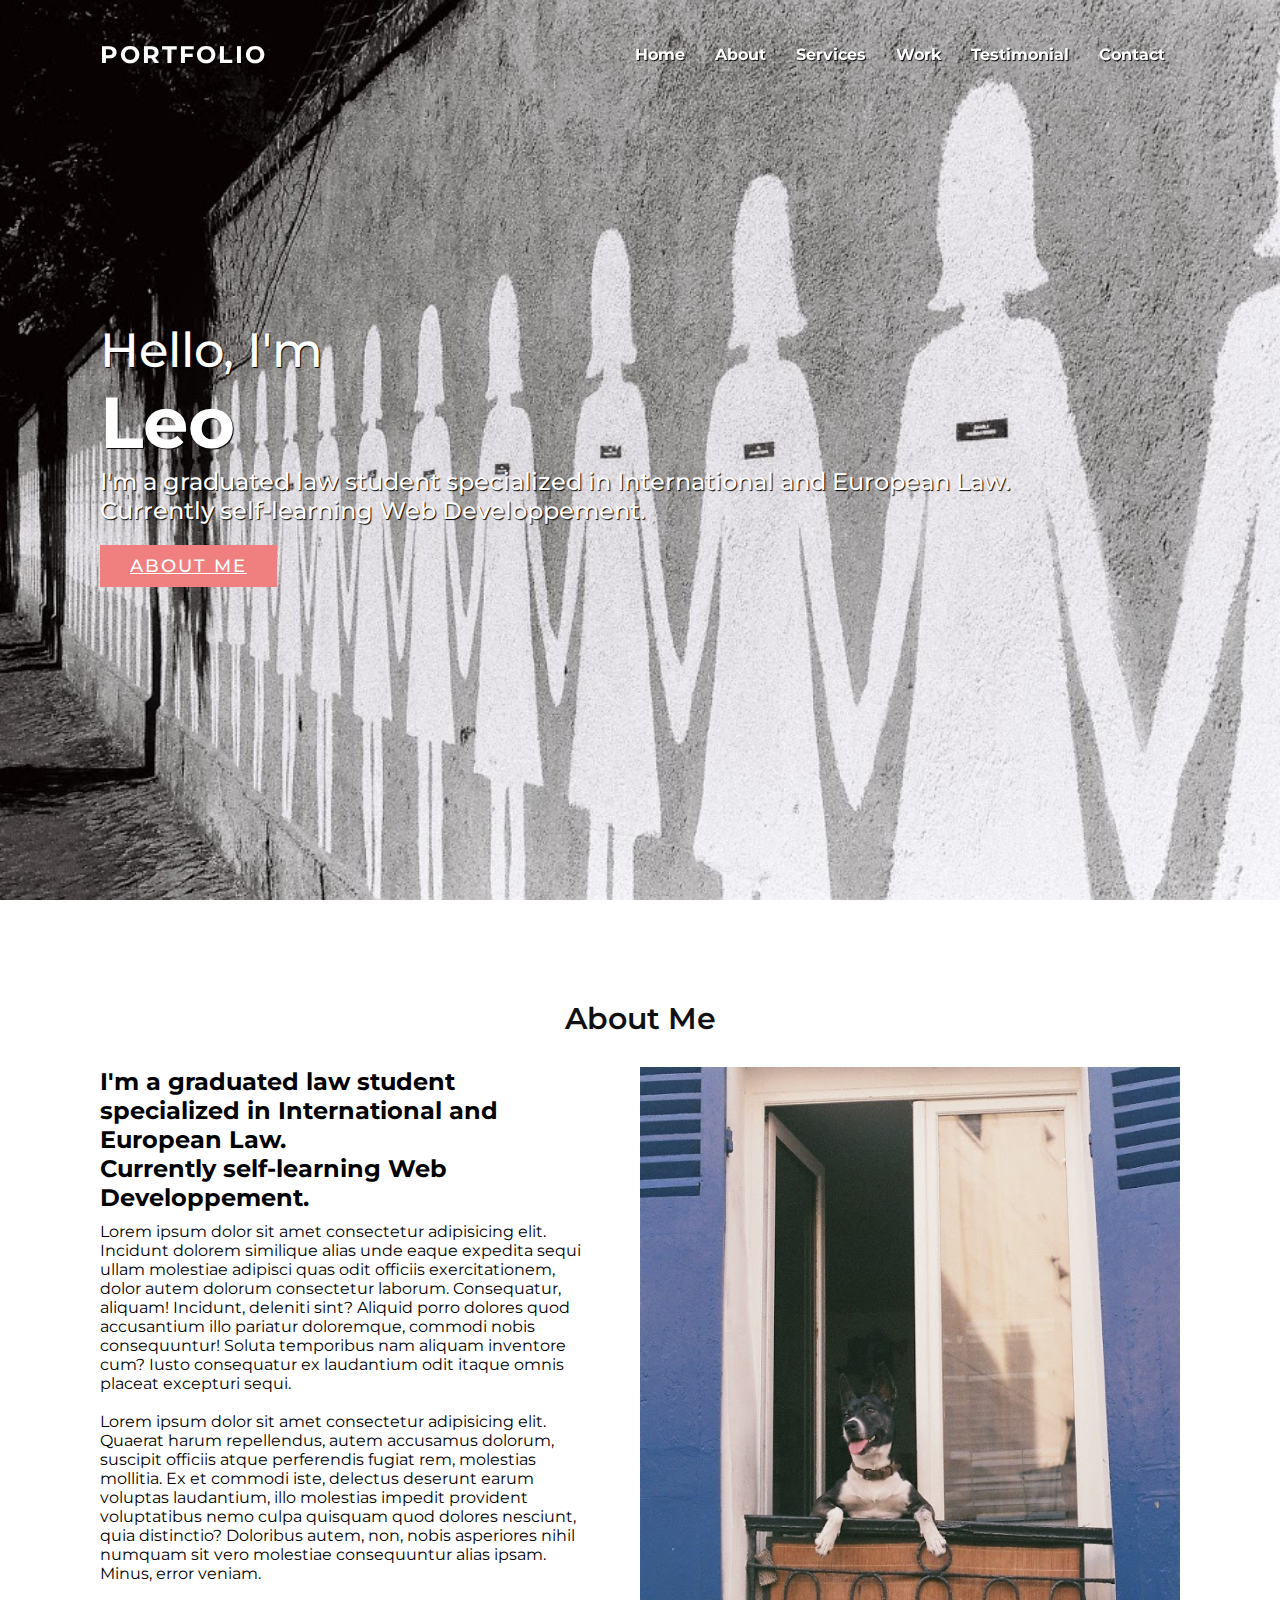
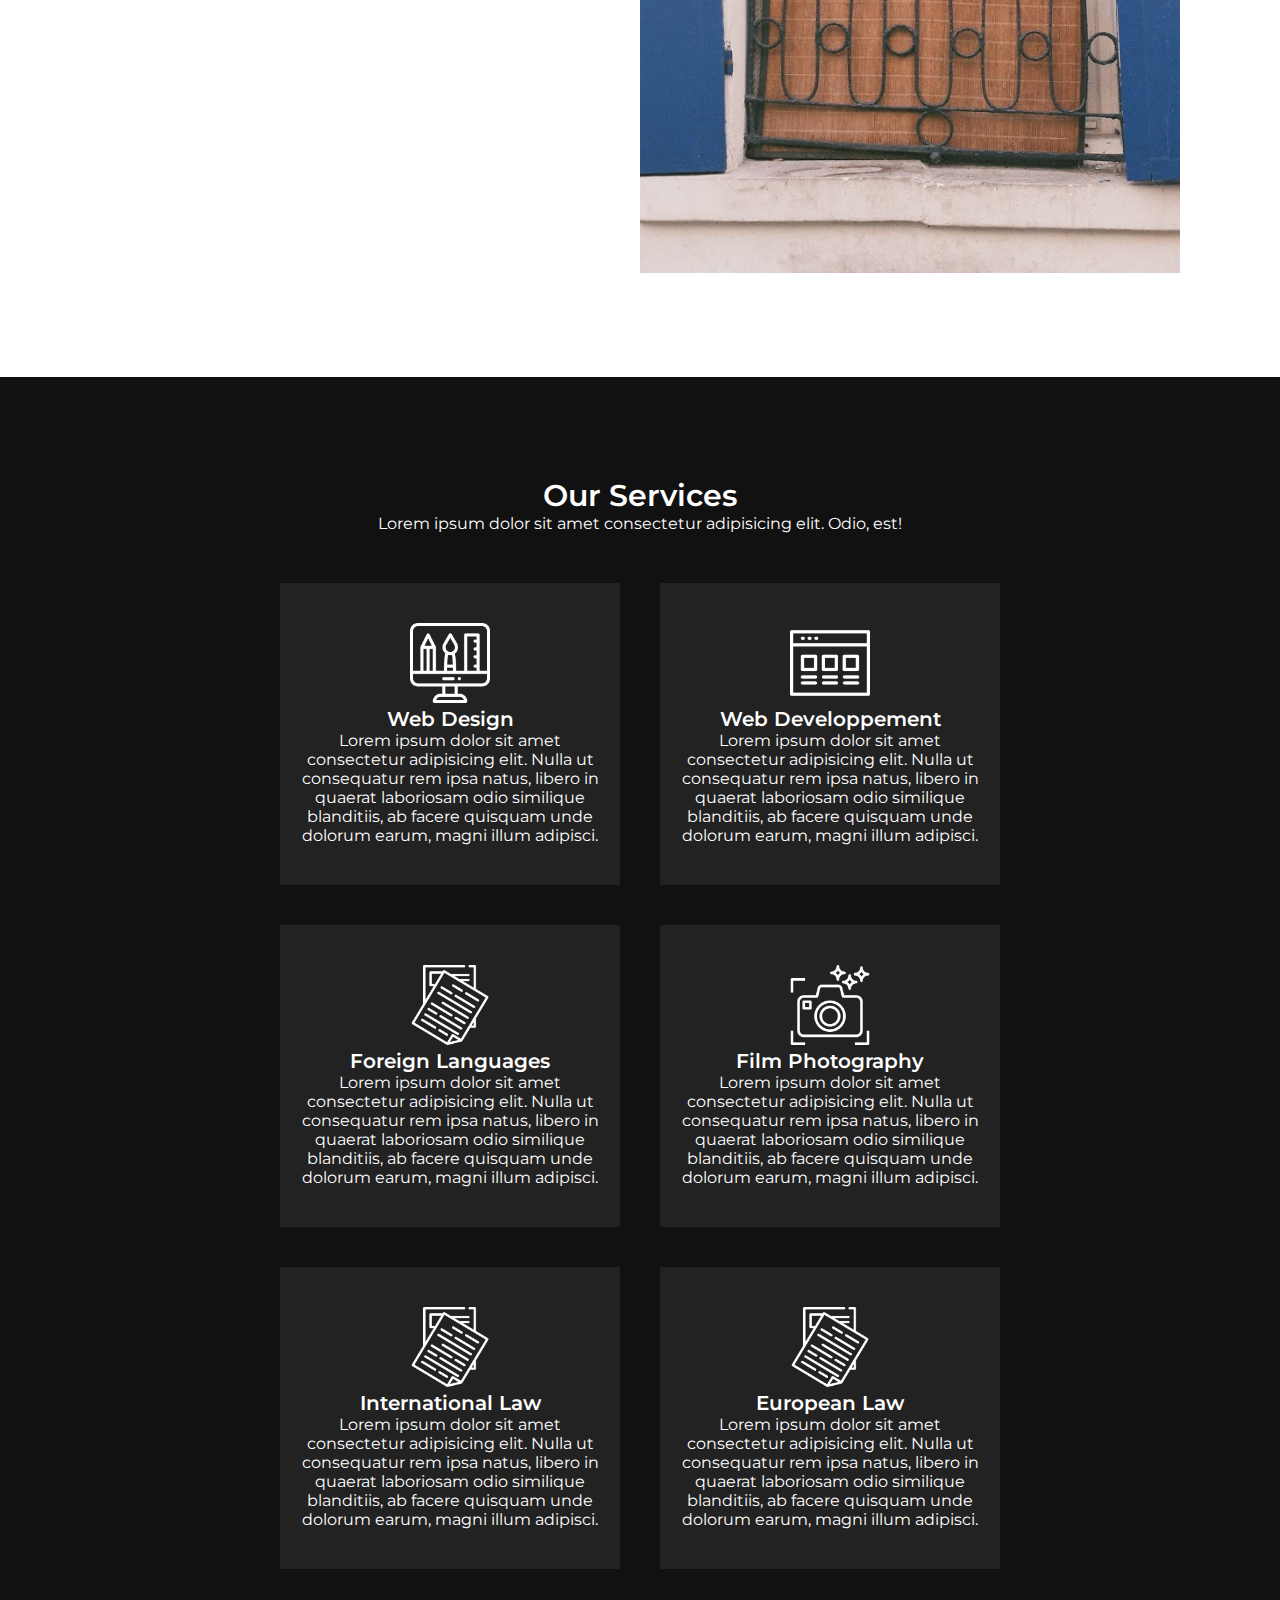
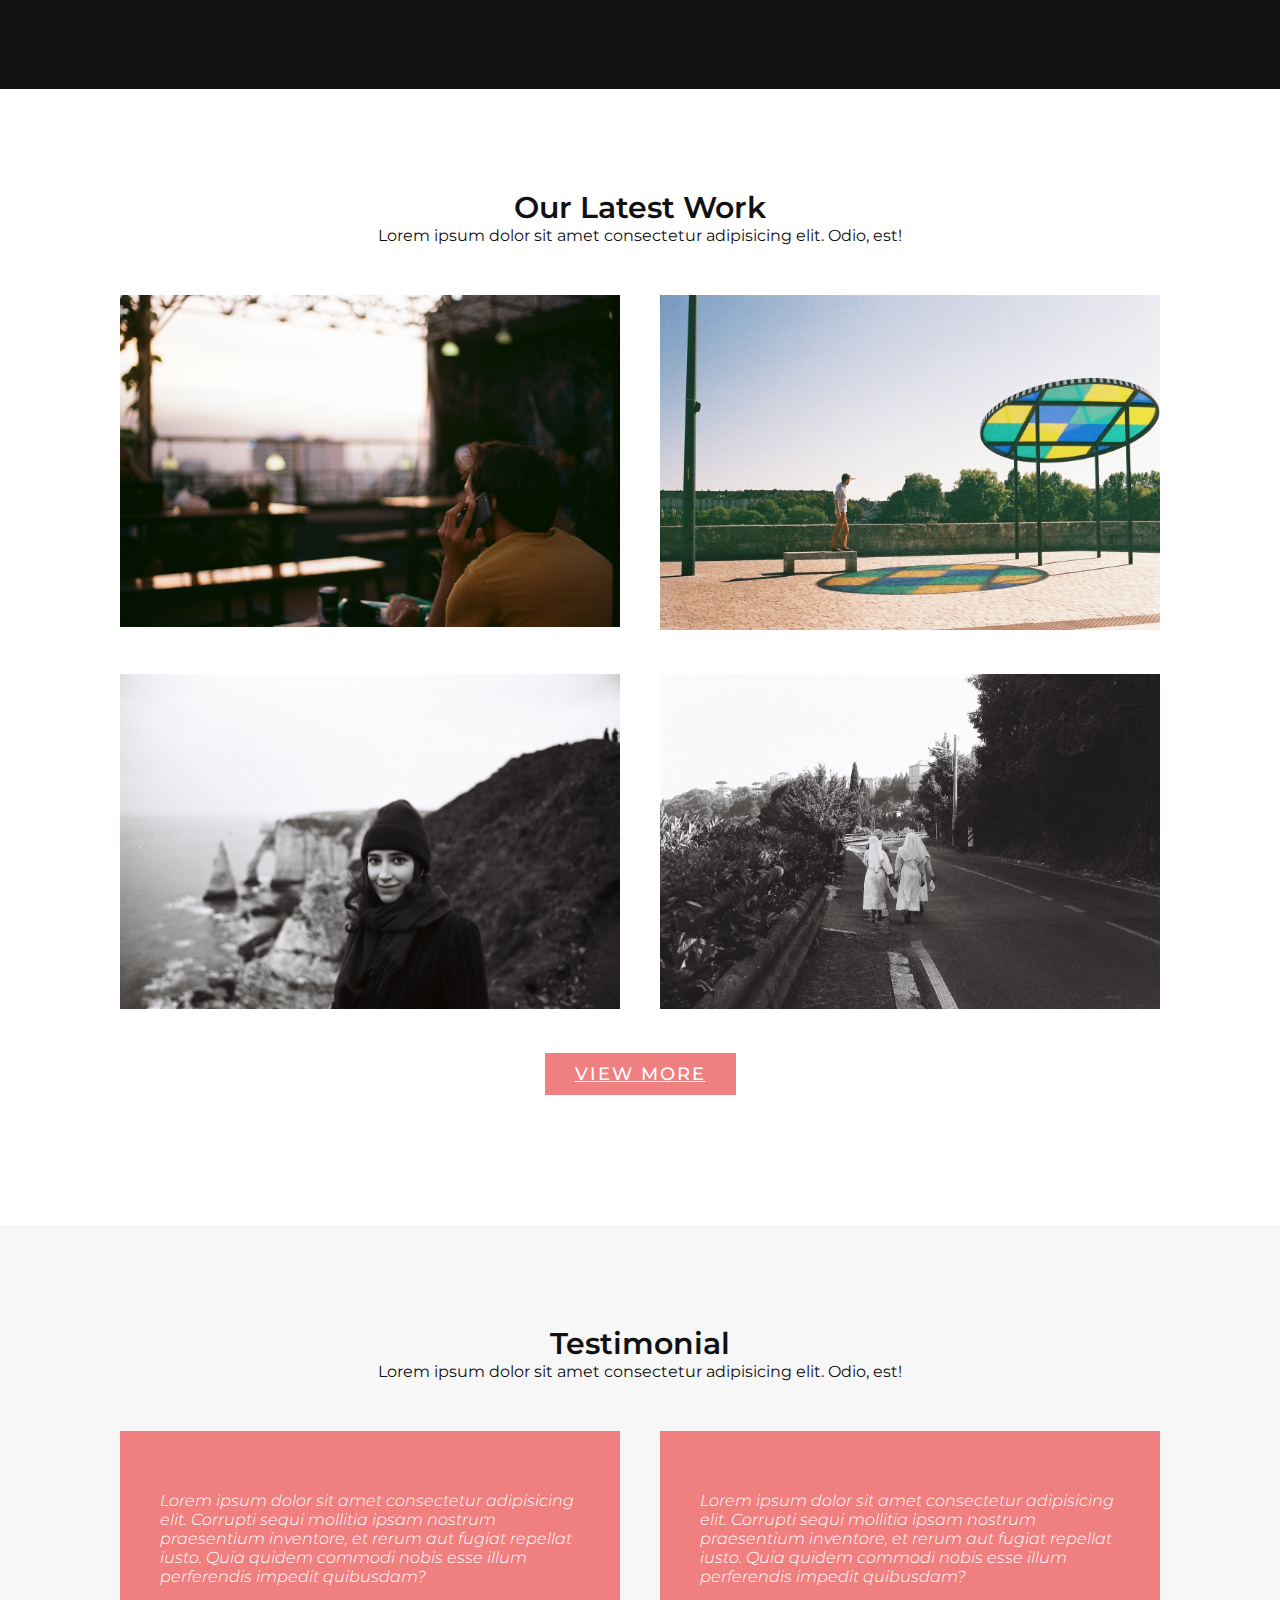
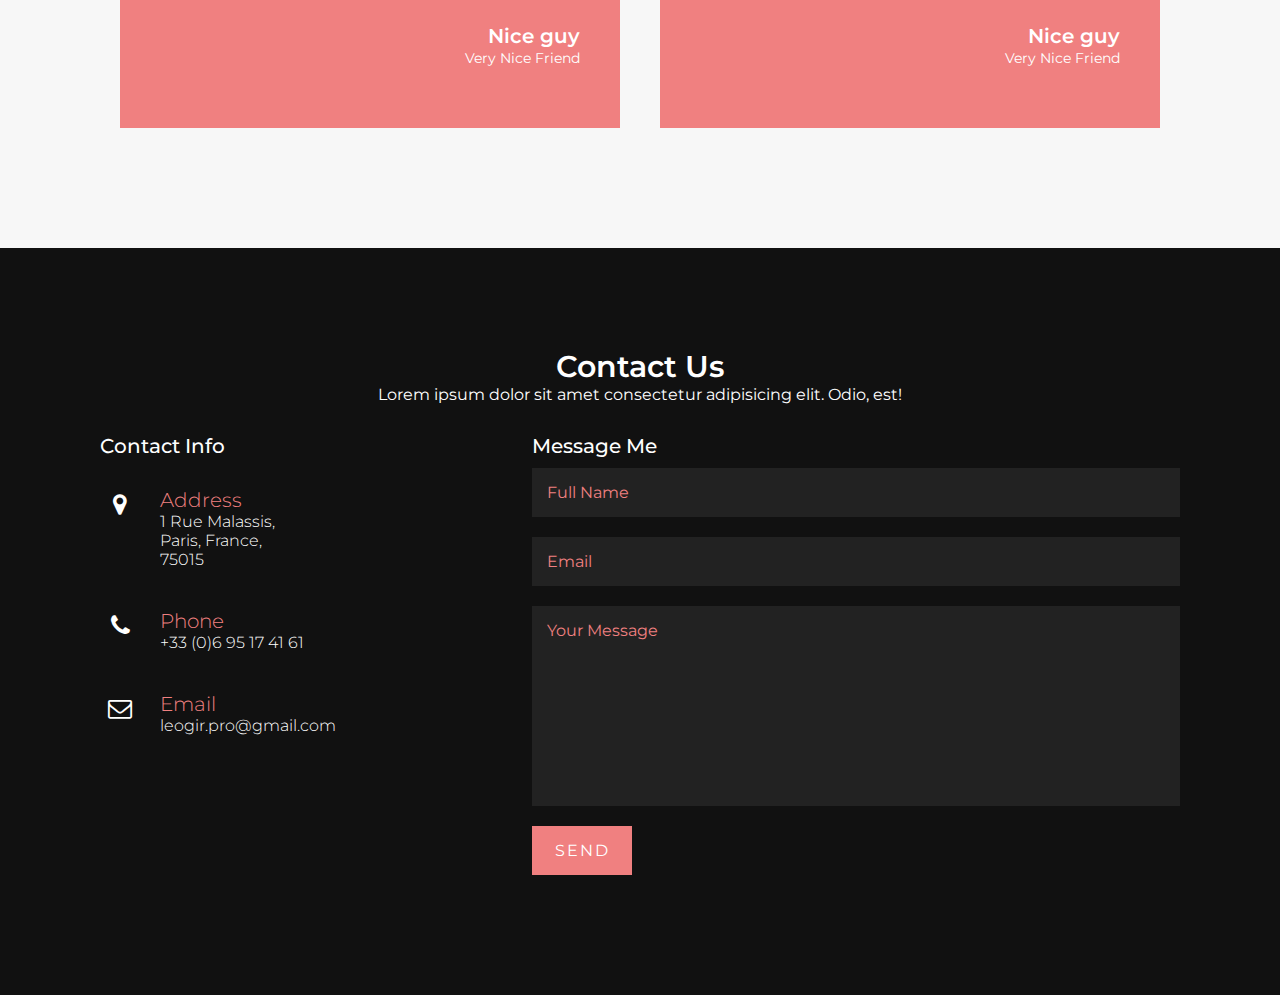
==== index.html @ fce61394 "contact" ====
<!DOCTYPE html>
<html lang="en">
  <head>
    <meta charset="UTF-8" />
    <meta name="viewport" content="width=device-width, initial-scale=1.0" />
    <link
      rel="stylesheet"
      href="https://fonts.googleapis.com/css?family=Montserrat"
    />
    <link
      rel="stylesheet"
      href="https://stackpath.bootstrapcdn.com/font-awesome/4.7.0/css/font-awesome.min.css"
      integrity="sha384-wvfXpqpZZVQGK6TAh5PVlGOfQNHSoD2xbE+QkPxCAFlNEevoEH3Sl0sibVcOQVnN"
      crossorigin="anonymous"
    />
    <link rel="stylesheet" href="styles.css" />
    <title>Portfolio exercice</title>
  </head>
  <body>
    <header>
      <a href="#" class="logo">Portfolio</a>
      <div class="toggle"></div>
      <ul>
        <li><a href="#">Home</a></li>
        <li><a href="#">About</a></li>
        <li><a href="#">Services</a></li>
        <li><a href="#">Work</a></li>
        <li><a href="#">Testimonial</a></li>
        <li><a href="#">Contact</a></li>
      </ul>
    </header>
    <section class="banner">
      <div class="textBx">
        <h2>Hello, I'm <br /><span>Leo</span></h2>
        <h3>
          I'm a graduated law student specialized in International and European
          Law. <br />
          Currently self-learning Web Developpement.
        </h3>
        <a href="#" class="btn">About Me</a>
      </div>
    </section>
    <section class="about">
      <div class="heading">
        <h2>About Me</h2>
      </div>
      <div class="content">
        <div class="contentBx w50">
          <h3>
            I'm a graduated law student specialized in International and
            European Law. <br />
            Currently self-learning Web Developpement.
          </h3>
          <p>
            Lorem ipsum dolor sit amet consectetur adipisicing elit. Incidunt
            dolorem similique alias unde eaque expedita sequi ullam molestiae
            adipisci quas odit officiis exercitationem, dolor autem dolorum
            consectetur laborum. Consequatur, aliquam! Incidunt, deleniti sint?
            Aliquid porro dolores quod accusantium illo pariatur doloremque,
            commodi nobis consequuntur! Soluta temporibus nam aliquam inventore
            cum? Iusto consequatur ex laudantium odit itaque omnis placeat
            excepturi sequi. <br /><br />
            Lorem ipsum dolor sit amet consectetur adipisicing elit. Quaerat
            harum repellendus, autem accusamus dolorum, suscipit officiis atque
            perferendis fugiat rem, molestias mollitia. Ex et commodi iste,
            delectus deserunt earum voluptas laudantium, illo molestias impedit
            provident voluptatibus nemo culpa quisquam quod dolores nesciunt,
            quia distinctio? Doloribus autem, non, nobis asperiores nihil
            numquam sit vero molestiae consequuntur alias ipsam. Minus, error
            veniam.
          </p>
        </div>
        <div class="w50">
          <img src="./img3.JPG" class="img" alt="" />
        </div>
      </div>
    </section>
    <section class="services">
      <div class="heading white">
        <h2>Our Services</h2>
        <p>
          Lorem ipsum dolor sit amet consectetur adipisicing elit. Odio, est!
        </p>
      </div>
      <div class="content">
        <div class="servicesBx">
          <img src="icon1.png" alt="" />
          <h2>Web Design</h2>
          <p>
            Lorem ipsum dolor sit amet consectetur adipisicing elit. Nulla ut
            consequatur rem ipsa natus, libero in quaerat laboriosam odio
            similique blanditiis, ab facere quisquam unde dolorum earum, magni
            illum adipisci.
          </p>
        </div>
        <div class="servicesBx">
          <img src="icon2.png" alt="" />
          <h2>Web Developpement</h2>
          <p>
            Lorem ipsum dolor sit amet consectetur adipisicing elit. Nulla ut
            consequatur rem ipsa natus, libero in quaerat laboriosam odio
            similique blanditiis, ab facere quisquam unde dolorum earum, magni
            illum adipisci.
          </p>
        </div>
        <div class="servicesBx">
          <img src="icon5.png" alt="" />
          <h2>Foreign Languages</h2>
          <p>
            Lorem ipsum dolor sit amet consectetur adipisicing elit. Nulla ut
            consequatur rem ipsa natus, libero in quaerat laboriosam odio
            similique blanditiis, ab facere quisquam unde dolorum earum, magni
            illum adipisci.
          </p>
        </div>
        <div class="servicesBx">
          <img src="icon4.png" alt="" />
          <h2>Film Photography</h2>
          <p>
            Lorem ipsum dolor sit amet consectetur adipisicing elit. Nulla ut
            consequatur rem ipsa natus, libero in quaerat laboriosam odio
            similique blanditiis, ab facere quisquam unde dolorum earum, magni
            illum adipisci.
          </p>
        </div>
        <div class="servicesBx">
          <img src="icon5.png" alt="" />
          <h2>International Law</h2>
          <p>
            Lorem ipsum dolor sit amet consectetur adipisicing elit. Nulla ut
            consequatur rem ipsa natus, libero in quaerat laboriosam odio
            similique blanditiis, ab facere quisquam unde dolorum earum, magni
            illum adipisci.
          </p>
        </div>
        <div class="servicesBx">
          <img src="icon5.png" alt="" />
          <h2>European Law</h2>
          <p>
            Lorem ipsum dolor sit amet consectetur adipisicing elit. Nulla ut
            consequatur rem ipsa natus, libero in quaerat laboriosam odio
            similique blanditiis, ab facere quisquam unde dolorum earum, magni
            illum adipisci.
          </p>
        </div>
      </div>
    </section>
    <section class="work">
      <div class="heading">
        <h2>Our Latest Work</h2>
        <p>
          Lorem ipsum dolor sit amet consectetur adipisicing elit. Odio, est!
        </p>
      </div>
      <div class="content">
        <div class="workBx">
          <img src="./img5.jpg" alt="" />
        </div>
        <div class="workBx">
          <img src="./img6.JPG" alt="" />
        </div>
        <div class="workBx">
          <img src="./img2.JPG" alt="" />
        </div>
        <div class="workBx">
          <img src="img4.JPG" alt="" />
        </div>
      </div>
      <div class="heading">
        <a href="" class="btn">View More</a>
      </div>
    </section>
    <section class="testimonial">
      <div class="heading">
        <h2>Testimonial</h2>
        <p>
          Lorem ipsum dolor sit amet consectetur adipisicing elit. Odio, est!
        </p>
      </div>
      <div class="content">
        <div class="testimonialBx">
          <p>
            Lorem ipsum dolor sit amet consectetur adipisicing elit. Corrupti
            sequi mollitia ipsam nostrum praesentium inventore, et rerum aut
            fugiat repellat iusto. Quia quidem commodi nobis esse illum
            perferendis impedit quibusdam?
          </p>
          <h3>Nice guy <br /><span>Very Nice Friend</span></h3>
        </div>
        <div class="testimonialBx">
          <p>
            Lorem ipsum dolor sit amet consectetur adipisicing elit. Corrupti
            sequi mollitia ipsam nostrum praesentium inventore, et rerum aut
            fugiat repellat iusto. Quia quidem commodi nobis esse illum
            perferendis impedit quibusdam?
          </p>
          <h3>Nice guy <br /><span>Very Nice Friend</span></h3>
        </div>
      </div>
    </section>
    <section class="contact">
      <div class="heading white">
        <h2>Contact Us</h2>
        <p>
          Lorem ipsum dolor sit amet consectetur adipisicing elit. Odio, est!
        </p>
      </div>
      <div class="content">
        <div class="contactInfo">
          <h3>Contact Info</h3>
          <div class="contactInfoBx">
            <div class="box">
              <div class="icon">
                <i class="fa fa-map-marker"></i>
              </div>
              <div class="text">
                <h3>Address</h3>
                <p>1 Rue Malassis, <br />Paris, France, <br />75015</p>
              </div>
            </div>
            <div class="box">
              <div class="icon">
                <i class="fa fa-phone"></i>
              </div>
              <div class="text">
                <h3>Phone</h3>
                <p>+33 (0)6 95 17 41 61</p>
              </div>
            </div>
            <div class="box">
              <div class="icon">
                <i class="fa fa-envelope-o"></i>
              </div>
              <div class="text">
                <h3>Email</h3>
                <p>leogir.pro@gmail.com</p>
              </div>
            </div>
          </div>
        </div>
        <div class="formBx">
          <form action="">
            <h3>Message Me</h3>
            <input type="text" name="" placeholder="Full Name" />
            <input type="email" name="" placeholder="Email" />
            <textarea placeholder="Your Message"></textarea>
            <input type="submit" value="Send" />
          </form>
        </div>
      </div>
    </section>
    <script src="app.js"></script>
  </body>
</html>
---- styles.css ----
* {
  margin: 0;
  padding: 0;
  box-sizing: border-box;
  font-family: "Montserrat", sans-serif;
}

section {
  padding: 100px;
}

.banner {
  position: relative;
  min-height: 100vh;
  background: url(./contact.JPG);
  background-size: cover;
  background-position: center;
  display: flex;
  justify-content: space-between;
  align-items: center;
}

.banner h2 {
  font-size: 3em;
  color: #fff;
  text-shadow: 1px 1px 1px #000;
  font-weight: 500;
  line-height: 1.5em;
}

.banner h2 span {
  font-size: 1.5em;
  font-weight: 700;
}

.banner h3 {
  font-size: 1.5em;
  color: #fff;
  text-shadow: 1px 1px 1px #000;
  font-weight: 500;
}

.btn {
  position: relative;
  background: lightcoral;
  display: inline-block;
  color: #fff;
  margin-top: 20px;
  padding: 10px 30px;
  font-size: 18px;
  text-transform: uppercase;
  letter-spacing: 2px;
  font-weight: 500;
}

header {
  position: fixed;
  top: 0;
  left: 0;
  width: 100%;
  padding: 40px 100px;
  z-index: 1000;
  display: flex;
  justify-content: space-between;
  align-items: center;
  transition: 0.5s;
}

header.sticky {
  background: #fff;
  padding: 20px 100px;
  box-shadow: 0 5px 20px rgba(0, 0, 0, 0.1);
}

header .logo {
  color: #fff;
  font-size: 24px;
  text-transform: uppercase;
  text-decoration: none;
  font-weight: 700;
  letter-spacing: 2px;
  text-shadow: 1px 1px 1px #000;
}

header.sticky .logo {
  color: #111;
  text-shadow: none;
}

header ul {
  position: relative;
  display: flex;
}

header ul li {
  position: relative;
  list-style: none;
}

header ul li a {
  position: relative;
  display: inline-block;
  margin: 0 15px;
  color: #fff;
  text-decoration: none;
  font-weight: 700;
  text-shadow: 1px 1px 1px #000;
}

header.sticky ul li a {
  color: #111;
  text-shadow: none;
}

.heading {
  width: 100%;
  text-align: center;
  margin-bottom: 30px;
  color: #111;
}

.heading h2 {
  font-weight: 600;
  font-size: 30px;
}

.content {
  display: flex;
  justify-content: space-between;
}

.contentBx {
  padding-right: 50px;
}

.contentBx h3 {
  font-size: 24px;
  margin-bottom: 10px;
}

.w50 {
  min-width: 50%;
}

img {
  max-width: 100%;
}

.services {
  background: #111;
}

.heading.white {
  color: #fff;
}

.services .content {
  display: flex;
  justify-content: center;
  flex-wrap: wrap;
  flex-direction: row;
}

.services .content .servicesBx {
  padding: 40px 20px;
  background: #222;
  color: #fff;
  max-width: 340px;
  margin: 20px;
  text-align: center;
  transition: 0.5s;
}

.services .content .servicesBx:hover {
  background: lightcoral;
}

.services .content .servicesBx img {
  max-width: 80px;
  filter: invert(1);
}

.services .content .servicesBx h2 {
  font-size: 20px;
  font-weight: 600;
}

.work .content {
  display: flex;
  justify-content: space-between;
  flex-wrap: wrap;
}

.work .content .workBx {
  width: 50%;
  padding: 20px;
}

.work .content .workBx img {
  max-width: 100%;
}

.testimonial {
  background: #f7f7f7;
}

.testimonial .content {
  display: flex;
  justify-content: space-between;
  flex-wrap: wrap;
}

.testimonial .content .testimonialBx {
  max-width: calc(50% - 40px);
  padding: 60px 40px;
  margin: 20px;
  background: lightcoral;
}

.testimonial .content .testimonialBx p {
  color: #fff;
  font-style: italic;
  font-size: 16px;
  font-weight: 300;
}

.testimonial .content .testimonialBx h3 {
  margin-top: 40px;
  text-align: end;
  color: #fff;
  font-weight: 600;
  font-size: 20px;
  line-height: 1em;
}

.testimonial .content .testimonialBx h3 span {
  font-size: 14px;
  font-weight: 400;
}

.contact {
  background: #111;
}

.formBx {
  min-width: 60%;
}

.formBx form {
  display: flex;
  flex-direction: column;
}

.formBx form h3,
.contactInfo h3 {
  color: #fff;
  font-size: 20px;
  font-weight: 500;
  margin-bottom: 10px;
}

.formBx form input,
.formBx form textarea {
  margin-bottom: 20px;
  padding: 15px;
  font-size: 16px;
  border: none;
  outline: none;
  background: #222;
  color: #fff;
  resize: none;
}

.formBx form textarea {
  min-height: 200px;
}

.formBx form input::placeholder,
.formBx form textarea::placeholder {
  color: lightcoral;
}

.formBx form input[type="submit"] {
  max-width: 100px;
  background: lightcoral;
  cursor: pointer;
  text-transform: uppercase;
  letter-spacing: 2px;
}

.contactInfo {
  min-width: 40%;
}

.contactInfoBx {
  position: relative;
}

.contactInfoBx .box {
  position: relative;
  padding: 20px 0;
  display: flex;
}

.contactInfoBx .box .icon {
  min-width: 40px;
  padding-top: 4px;
  color: #fff;
  display: flex;
  justify-content: center;
  align-items: flex-start;
  font-size: 24px;
}

.contactInfoBx .box .text {
  display: flex;
  margin-left: 20px;
  font-size: 16px;
  color: #fff;
  flex-direction: column;
  font-weight: 300;
}

.contactInfoBx .box .text h3 {
  font-weight: 300;
  color: lightcoral;
  margin-bottom: 0;
}
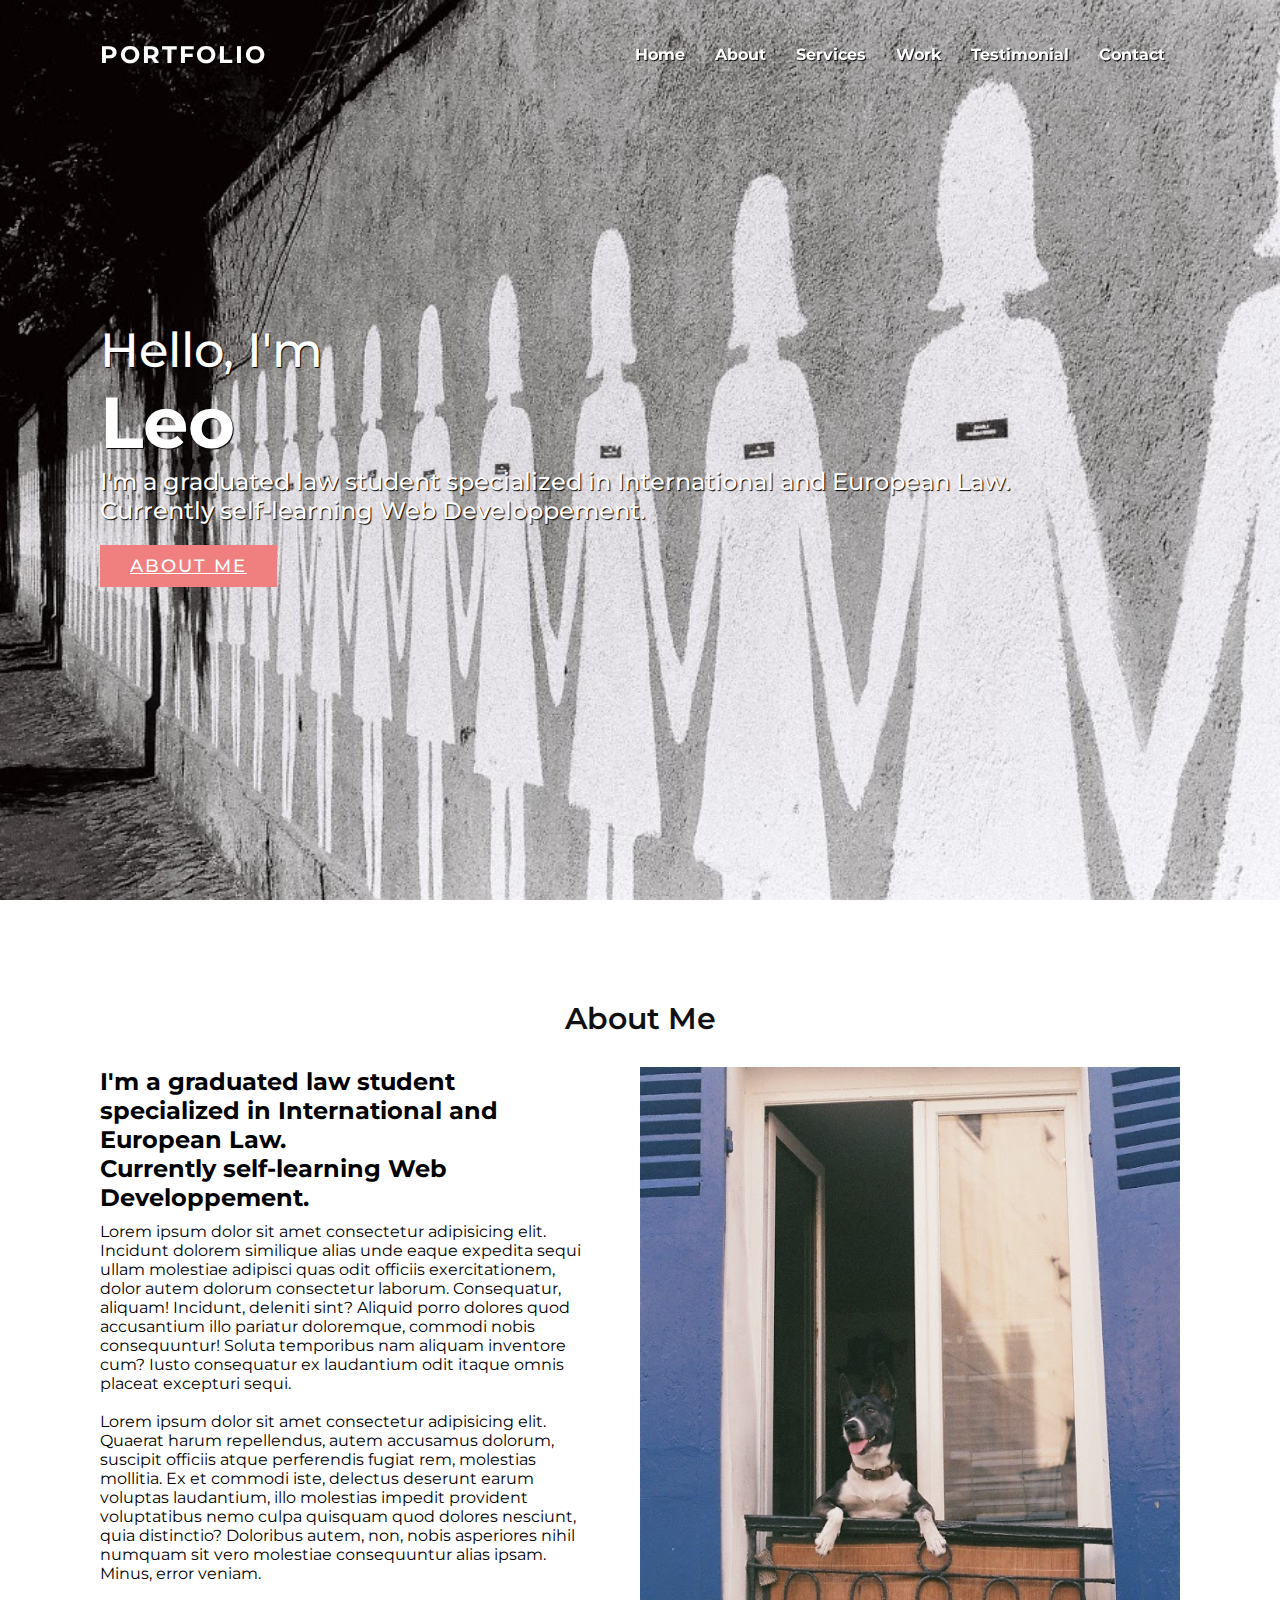
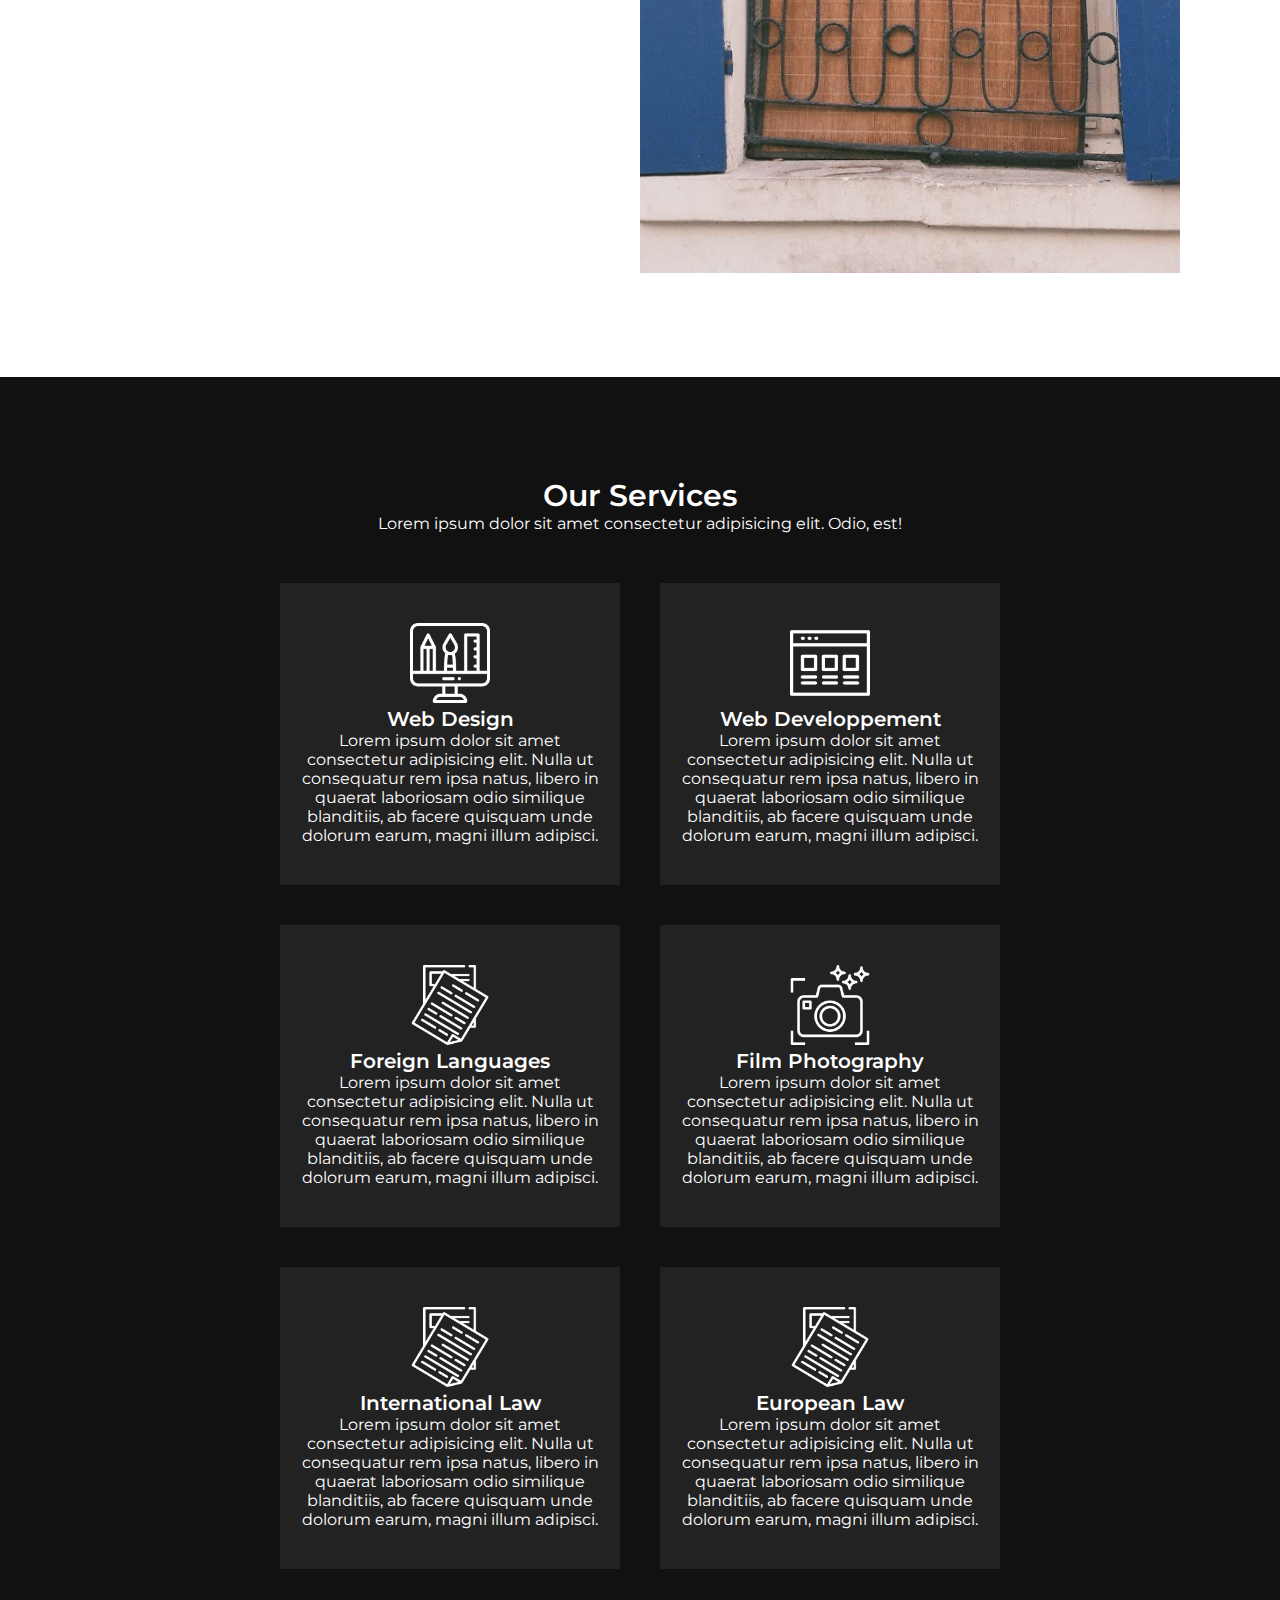
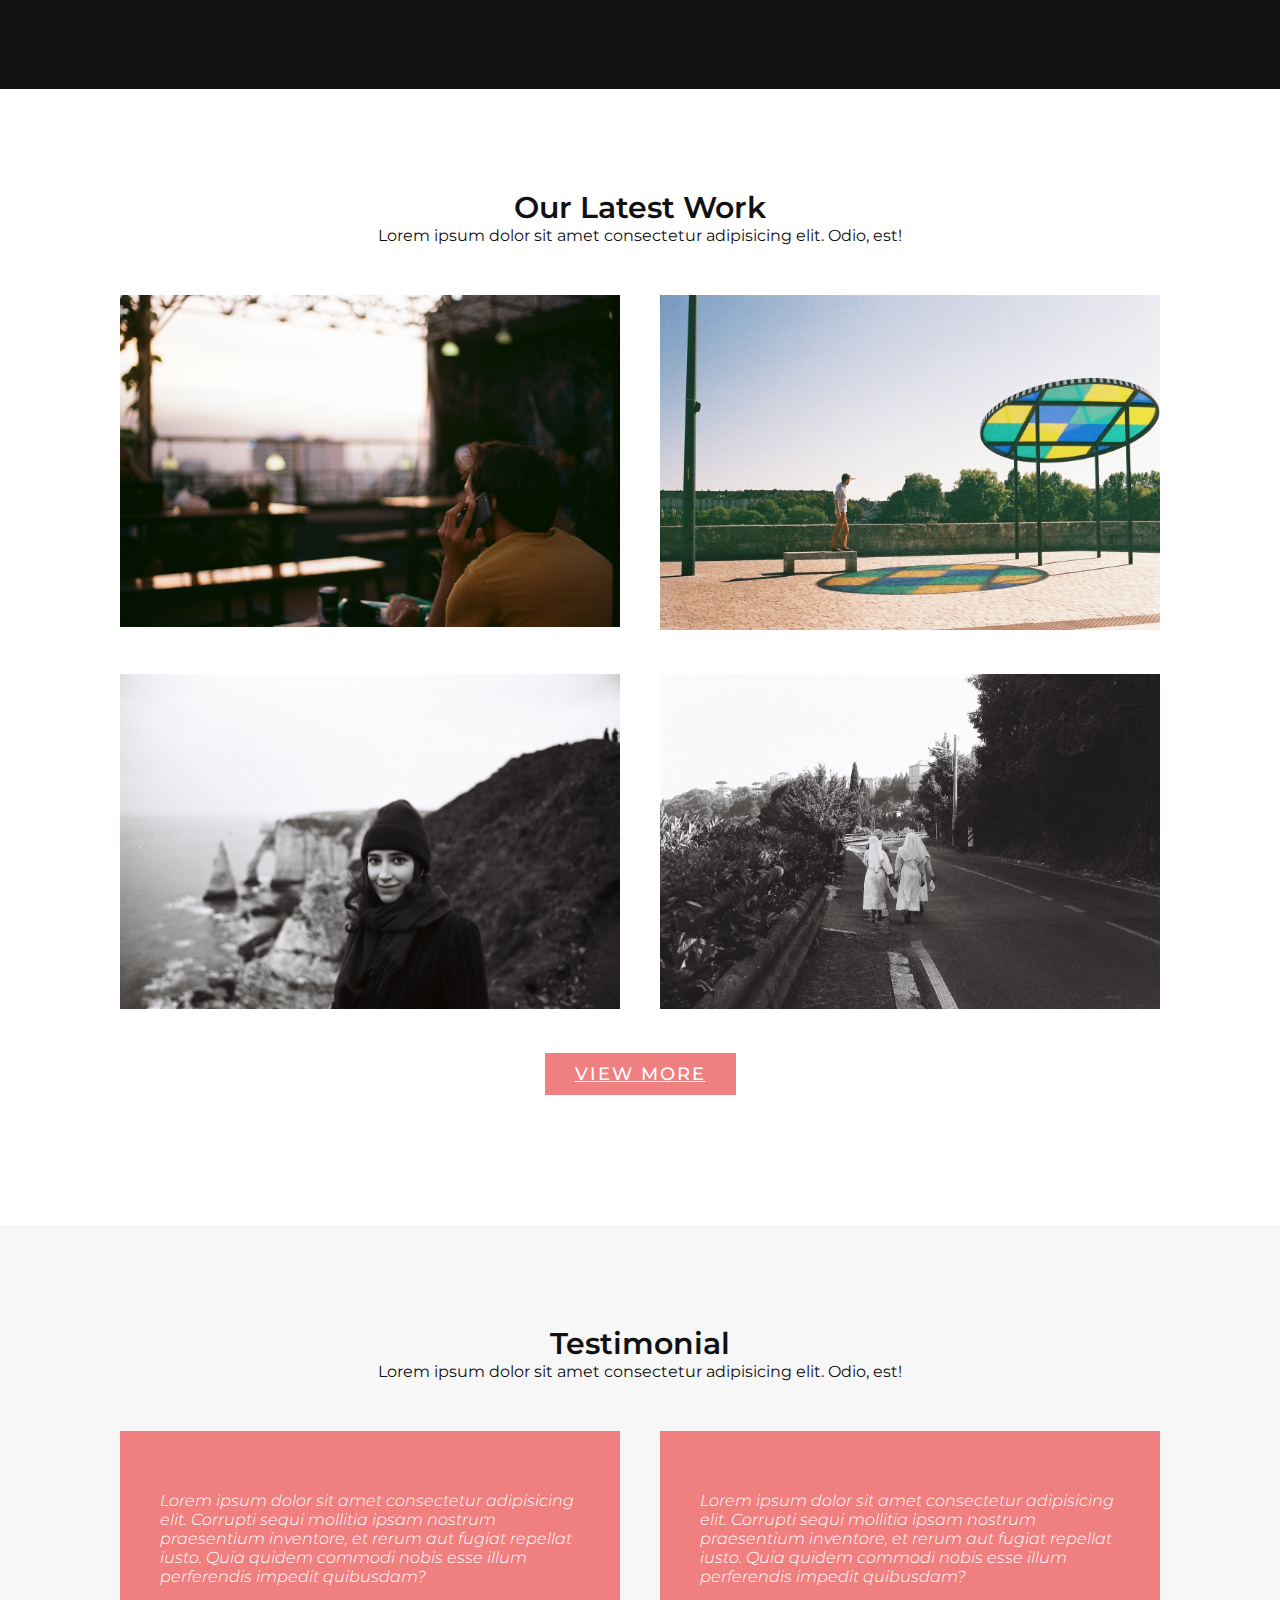
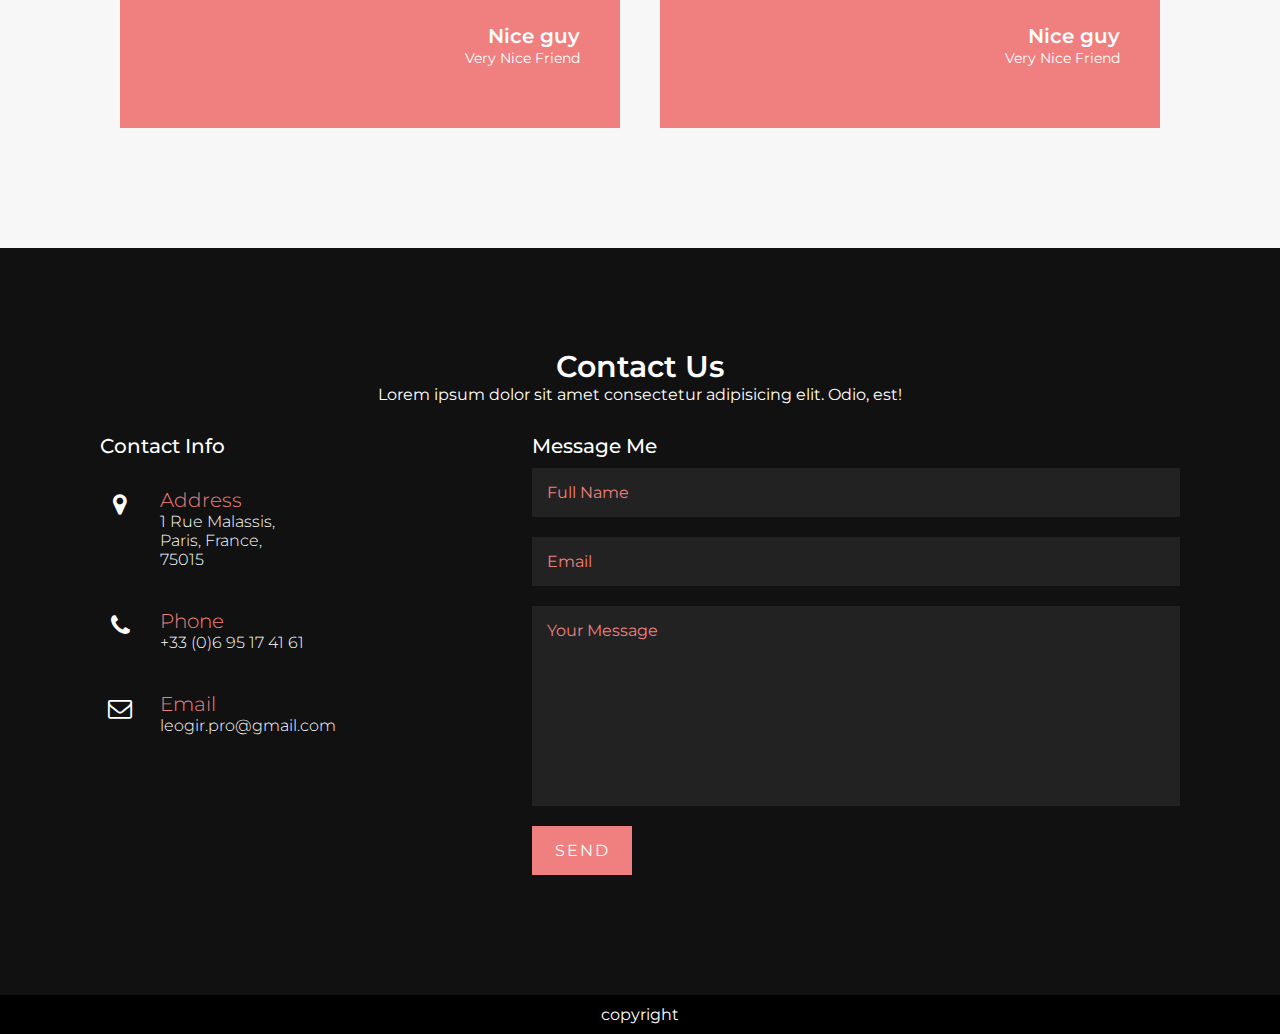
==== commit a1f1510b: "copyright" ====
--- a/index.html
+++ b/index.html
@@ -249,6 +249,9 @@
         </div>
       </div>
     </section>
+    <div class="copyright">
+      <p>copyright</p>
+    </div>
     <script src="app.js"></script>
   </body>
 </html>
--- a/styles.css
+++ b/styles.css
@@ -326,3 +326,10 @@
   color: lightcoral;
   margin-bottom: 0;
 }
+
+.copyright {
+  background: #000;
+  color: #fff;
+  text-align: center;
+  padding: 10px;
+}
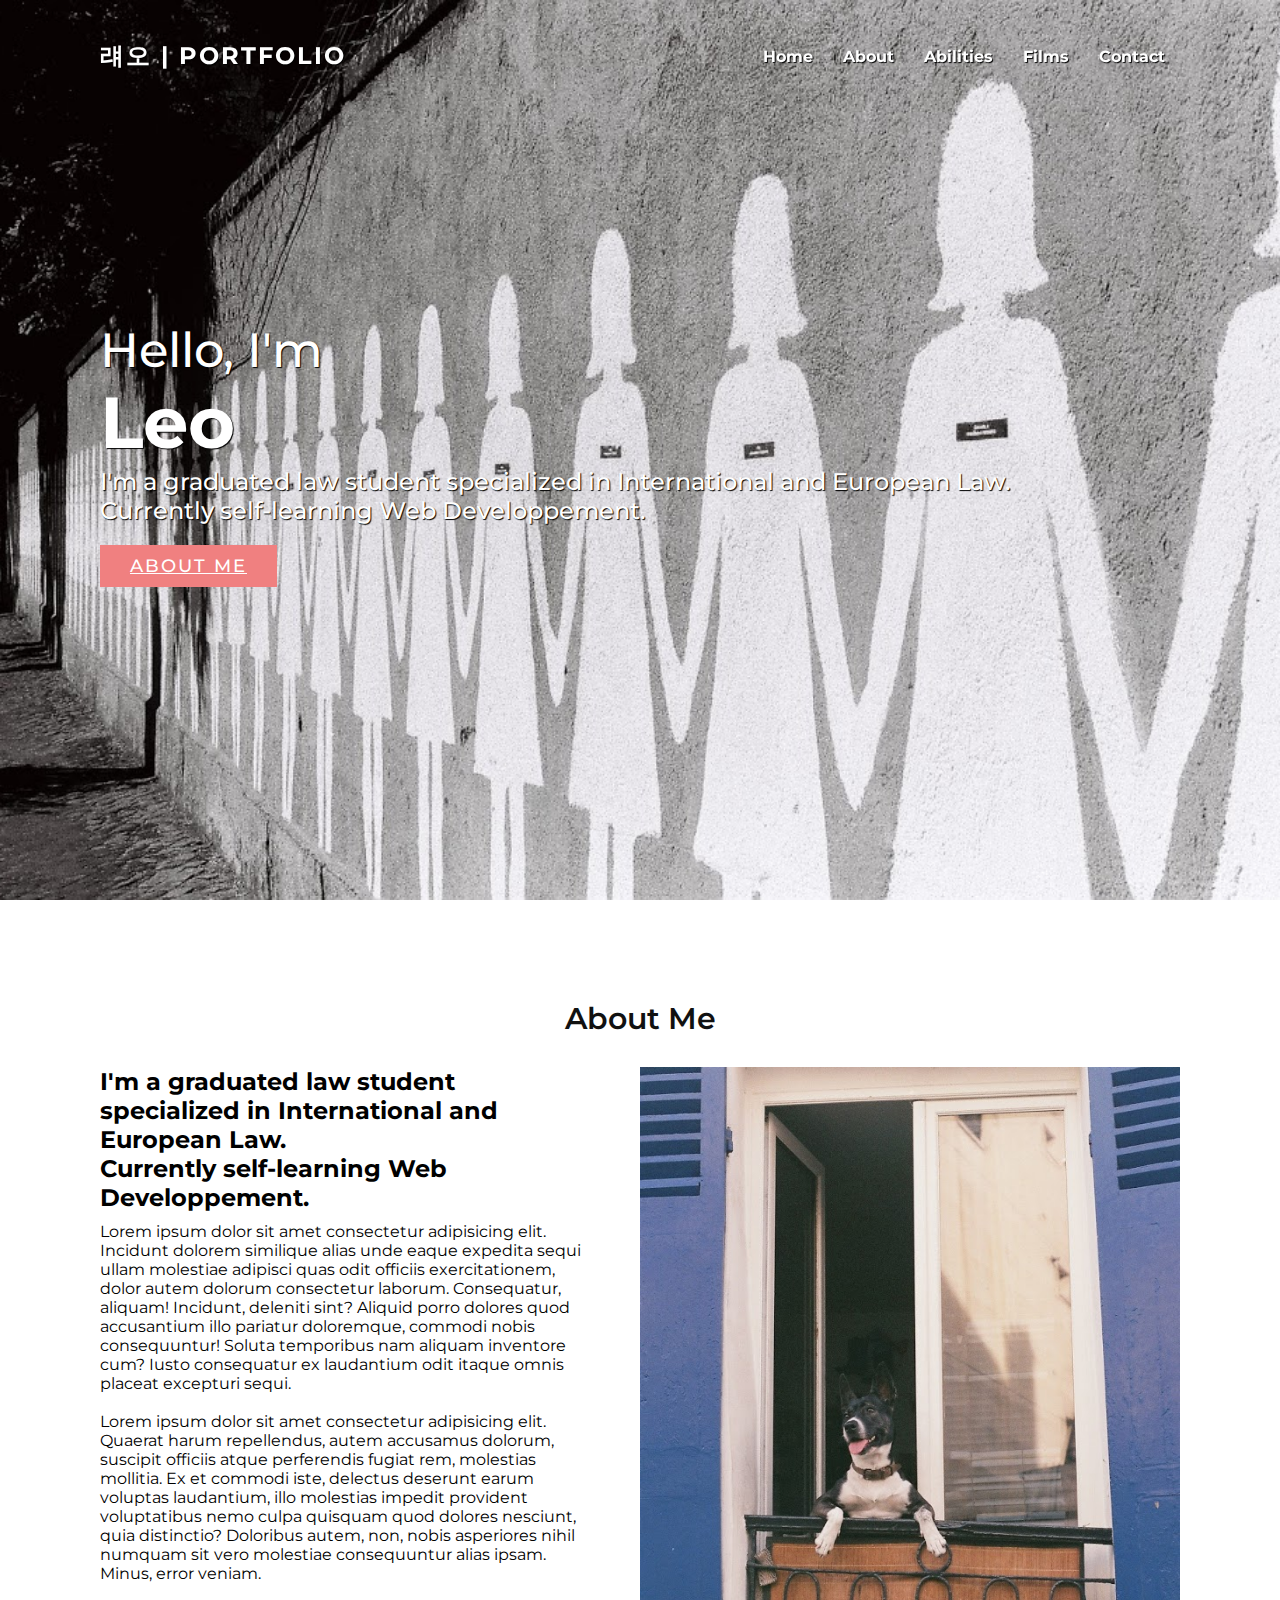
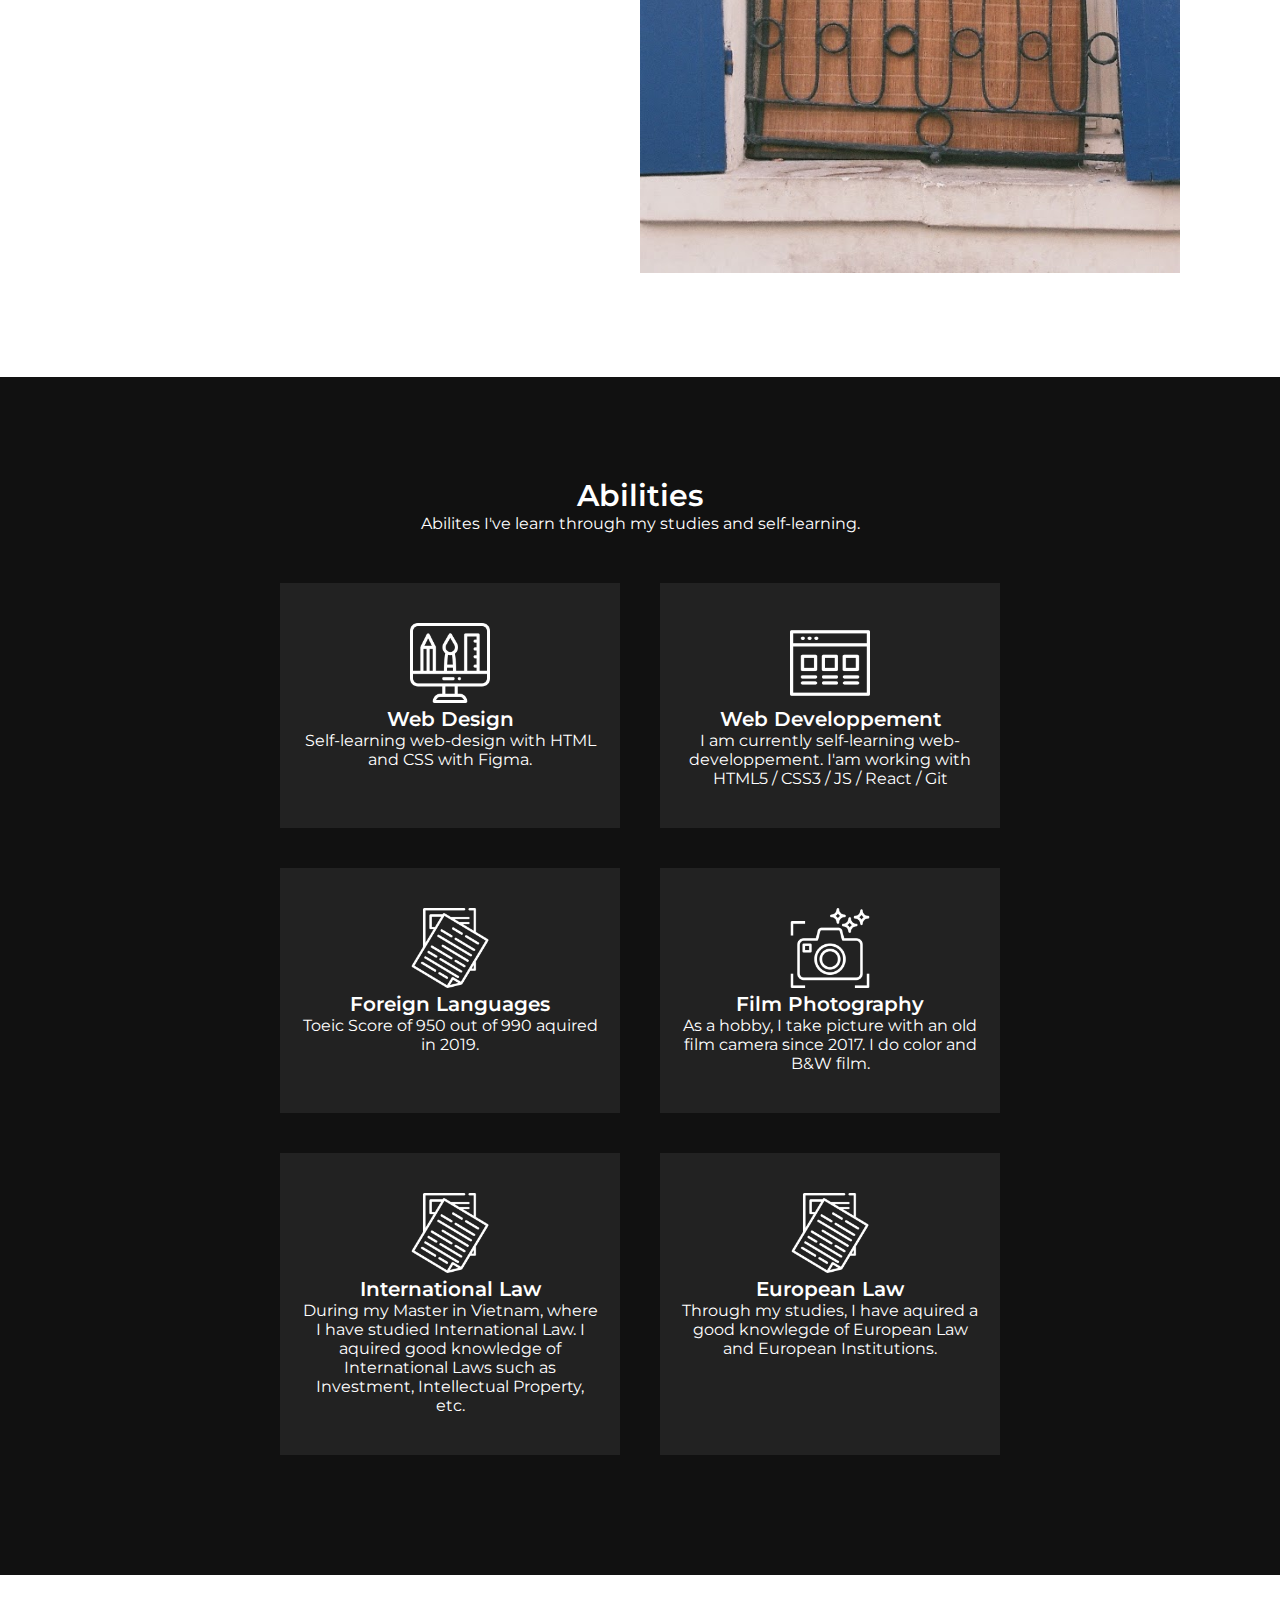
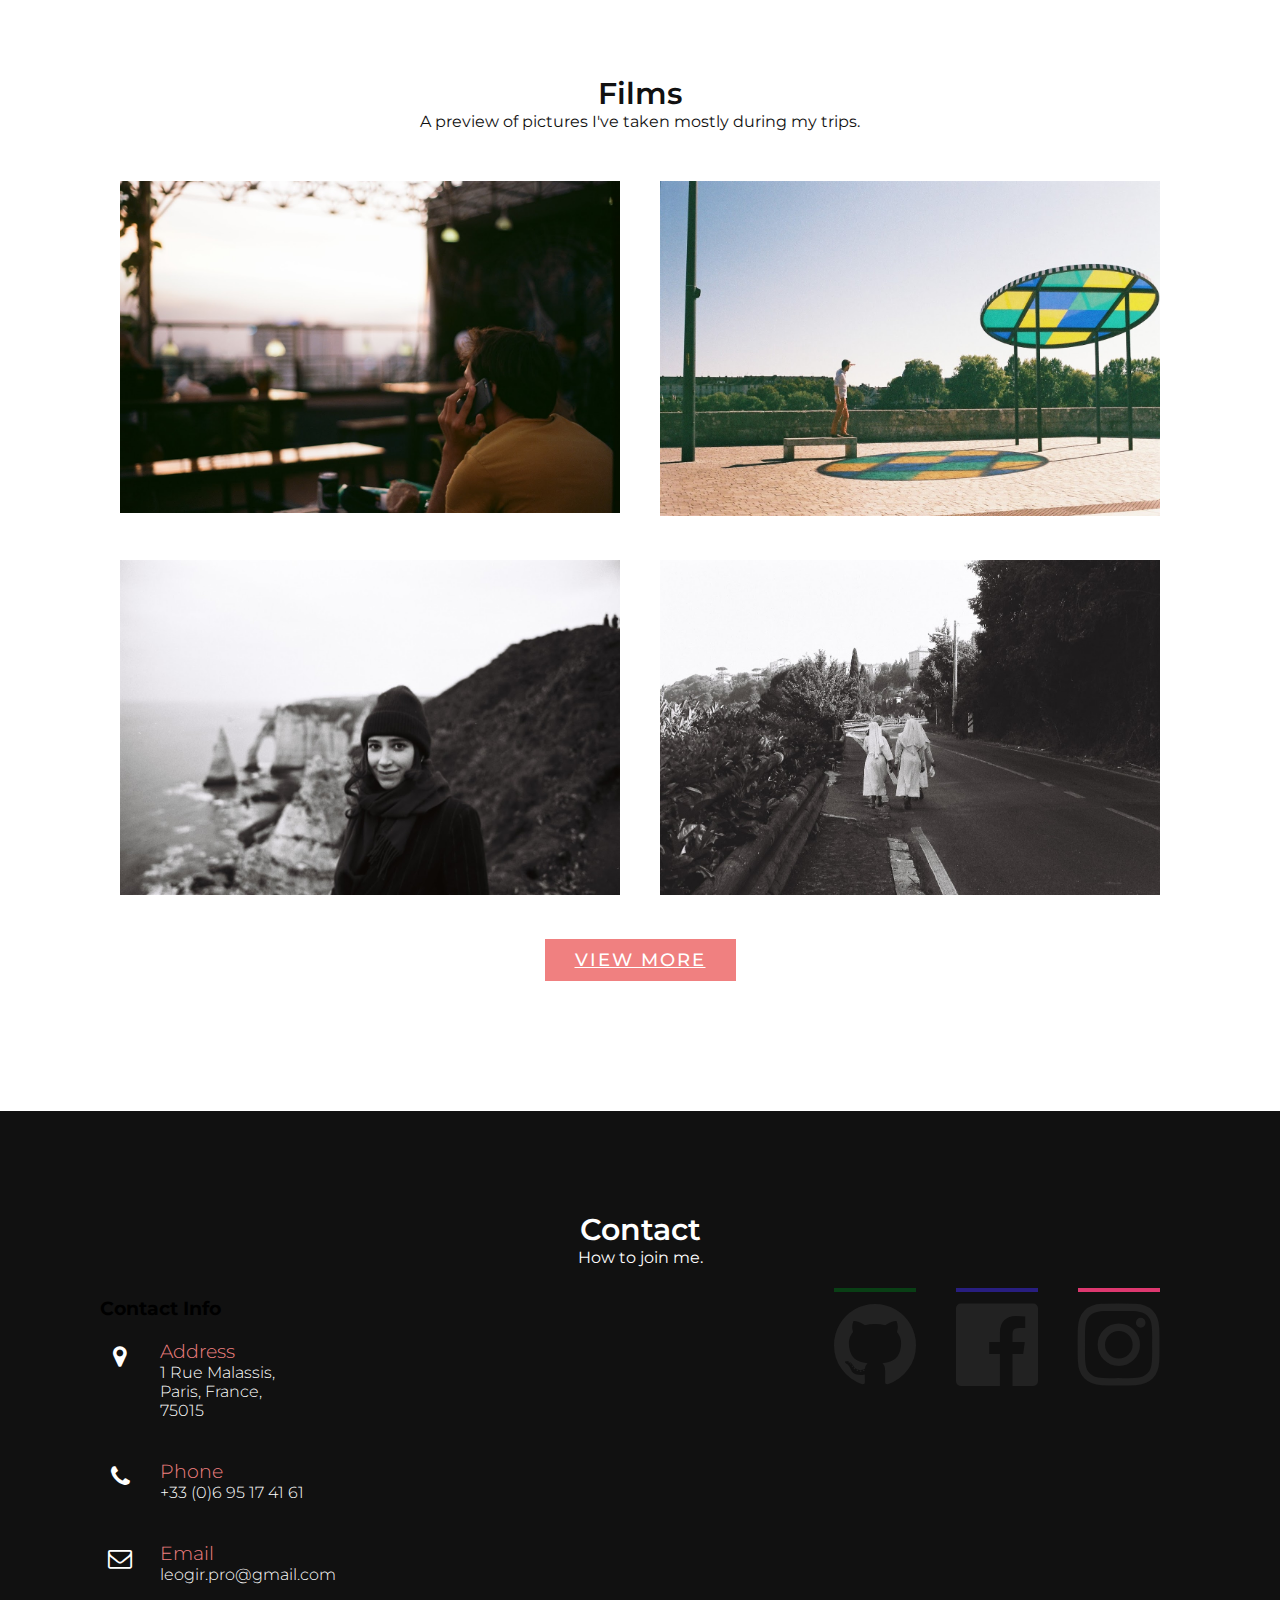
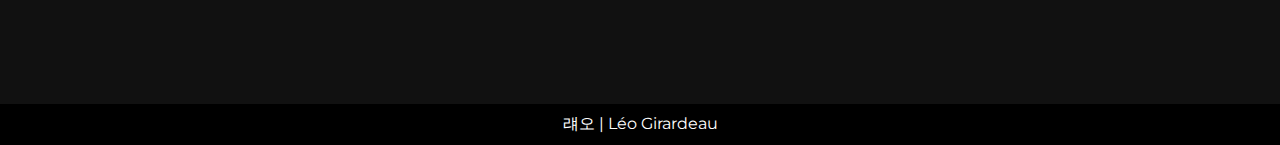
==== commit 9442fb23: "adding gallery & editings main content" ====
--- a/index.html
+++ b/index.html
@@ -13,23 +13,24 @@
       integrity="sha384-wvfXpqpZZVQGK6TAh5PVlGOfQNHSoD2xbE+QkPxCAFlNEevoEH3Sl0sibVcOQVnN"
       crossorigin="anonymous"
     />
+    <link rel="stylesheet" href="https://stackpath.bootstrapcdn.com/font-awesome/4.7.0/css/font-awesome.min.css" integrity="sha384-wvfXpqpZZVQGK6TAh5PVlGOfQNHSoD2xbE+QkPxCAFlNEevoEH3Sl0sibVcOQVnN" crossorigin="anonymous">
     <link rel="stylesheet" href="styles.css" />
     <title>Portfolio exercice</title>
   </head>
   <body>
     <header>
-      <a href="#" class="logo">Portfolio</a>
+      <a href="#" class="logo">럐오 | Portfolio</a>
       <div class="toggle"></div>
-      <ul>
-        <li><a href="#">Home</a></li>
-        <li><a href="#">About</a></li>
-        <li><a href="#">Services</a></li>
-        <li><a href="#">Work</a></li>
-        <li><a href="#">Testimonial</a></li>
-        <li><a href="#">Contact</a></li>
+      <ul class="menu">
+        <li><a href="#home">Home</a></li>
+        <li><a href="#about">About</a></li>
+        <li><a href="#services">Abilities</a></li>
+        <li><a href="#work">Films</a></li>
+        <li><a href="#contact">Contact</a></li>
       </ul>
     </header>
-    <section class="banner">
+
+    <section class="hero" id="home">
       <div class="textBx">
         <h2>Hello, I'm <br /><span>Leo</span></h2>
         <h3>
@@ -37,10 +38,11 @@
           Law. <br />
           Currently self-learning Web Developpement.
         </h3>
-        <a href="#" class="btn">About Me</a>
-      </div>
-    </section>
-    <section class="about">
+        <a href="#about" class="btn">About Me</a>
+      </div>
+    </section>
+
+    <section class="about" id="about">
       <div class="heading">
         <h2>About Me</h2>
       </div>
@@ -75,11 +77,12 @@
         </div>
       </div>
     </section>
-    <section class="services">
+
+    <section class="services" id="services">
       <div class="heading white">
-        <h2>Our Services</h2>
+        <h2>Abilities</h2>
         <p>
-          Lorem ipsum dolor sit amet consectetur adipisicing elit. Odio, est!
+          Abilites I've learn through my studies and self-learning.
         </p>
       </div>
       <div class="content">
@@ -87,69 +90,52 @@
           <img src="icon1.png" alt="" />
           <h2>Web Design</h2>
           <p>
-            Lorem ipsum dolor sit amet consectetur adipisicing elit. Nulla ut
-            consequatur rem ipsa natus, libero in quaerat laboriosam odio
-            similique blanditiis, ab facere quisquam unde dolorum earum, magni
-            illum adipisci.
+            Self-learning web-design with HTML and CSS with Figma. 
           </p>
         </div>
         <div class="servicesBx">
           <img src="icon2.png" alt="" />
           <h2>Web Developpement</h2>
           <p>
-            Lorem ipsum dolor sit amet consectetur adipisicing elit. Nulla ut
-            consequatur rem ipsa natus, libero in quaerat laboriosam odio
-            similique blanditiis, ab facere quisquam unde dolorum earum, magni
-            illum adipisci.
+            I am currently self-learning web-developpement. I'am working with HTML5 / CSS3 / JS / React / Git
           </p>
         </div>
         <div class="servicesBx">
           <img src="icon5.png" alt="" />
           <h2>Foreign Languages</h2>
           <p>
-            Lorem ipsum dolor sit amet consectetur adipisicing elit. Nulla ut
-            consequatur rem ipsa natus, libero in quaerat laboriosam odio
-            similique blanditiis, ab facere quisquam unde dolorum earum, magni
-            illum adipisci.
+            Toeic Score of 950 out of 990 aquired in 2019. 
           </p>
         </div>
         <div class="servicesBx">
           <img src="icon4.png" alt="" />
           <h2>Film Photography</h2>
           <p>
-            Lorem ipsum dolor sit amet consectetur adipisicing elit. Nulla ut
-            consequatur rem ipsa natus, libero in quaerat laboriosam odio
-            similique blanditiis, ab facere quisquam unde dolorum earum, magni
-            illum adipisci.
+            As a hobby, I take picture with an old film camera since 2017. I do color and B&W film.
           </p>
         </div>
         <div class="servicesBx">
           <img src="icon5.png" alt="" />
           <h2>International Law</h2>
           <p>
-            Lorem ipsum dolor sit amet consectetur adipisicing elit. Nulla ut
-            consequatur rem ipsa natus, libero in quaerat laboriosam odio
-            similique blanditiis, ab facere quisquam unde dolorum earum, magni
-            illum adipisci.
+            During my Master in Vietnam, where I have studied International Law. I aquired good knowledge of International Laws such as Investment, Intellectual Property, etc.
           </p>
         </div>
         <div class="servicesBx">
           <img src="icon5.png" alt="" />
           <h2>European Law</h2>
           <p>
-            Lorem ipsum dolor sit amet consectetur adipisicing elit. Nulla ut
-            consequatur rem ipsa natus, libero in quaerat laboriosam odio
-            similique blanditiis, ab facere quisquam unde dolorum earum, magni
-            illum adipisci.
-          </p>
-        </div>
-      </div>
-    </section>
-    <section class="work">
+            Through my studies, I have aquired a good knowlegde of European Law and European Institutions.
+          </p>
+        </div>
+      </div>
+    </section>
+
+    <section class="work" id="work">
       <div class="heading">
-        <h2>Our Latest Work</h2>
+        <h2>Films</h2>
         <p>
-          Lorem ipsum dolor sit amet consectetur adipisicing elit. Odio, est!
+          A preview of pictures I've taken mostly during my trips.
         </p>
       </div>
       <div class="content">
@@ -167,42 +153,15 @@
         </div>
       </div>
       <div class="heading">
-        <a href="" class="btn">View More</a>
-      </div>
-    </section>
-    <section class="testimonial">
-      <div class="heading">
-        <h2>Testimonial</h2>
+        <a href="./gallery.html" class="btn">View More</a>
+      </div>
+    </section>
+
+    <section class="contact" id="contact">
+      <div class="heading white">
+        <h2>Contact</h2>
         <p>
-          Lorem ipsum dolor sit amet consectetur adipisicing elit. Odio, est!
-        </p>
-      </div>
-      <div class="content">
-        <div class="testimonialBx">
-          <p>
-            Lorem ipsum dolor sit amet consectetur adipisicing elit. Corrupti
-            sequi mollitia ipsam nostrum praesentium inventore, et rerum aut
-            fugiat repellat iusto. Quia quidem commodi nobis esse illum
-            perferendis impedit quibusdam?
-          </p>
-          <h3>Nice guy <br /><span>Very Nice Friend</span></h3>
-        </div>
-        <div class="testimonialBx">
-          <p>
-            Lorem ipsum dolor sit amet consectetur adipisicing elit. Corrupti
-            sequi mollitia ipsam nostrum praesentium inventore, et rerum aut
-            fugiat repellat iusto. Quia quidem commodi nobis esse illum
-            perferendis impedit quibusdam?
-          </p>
-          <h3>Nice guy <br /><span>Very Nice Friend</span></h3>
-        </div>
-      </div>
-    </section>
-    <section class="contact">
-      <div class="heading white">
-        <h2>Contact Us</h2>
-        <p>
-          Lorem ipsum dolor sit amet consectetur adipisicing elit. Odio, est!
+          How to join me.
         </p>
       </div>
       <div class="content">
@@ -238,20 +197,20 @@
             </div>
           </div>
         </div>
-        <div class="formBx">
-          <form action="">
-            <h3>Message Me</h3>
-            <input type="text" name="" placeholder="Full Name" />
-            <input type="email" name="" placeholder="Email" />
-            <textarea placeholder="Your Message"></textarea>
-            <input type="submit" value="Send" />
-          </form>
-        </div>
-      </div>
-    </section>
+        <div class="socialMedia">
+          <ul class="socialMedia-content">
+            <li class="socialMediaLinks"><a href="https://github.com/leogirardeau"><i class="fa fa-github" aria-hidden="true"></i></a></li>
+            <li class="socialMediaLinks"><a href="https://www.facebook.com/ZoumZoum/"><i class="fa fa-facebook-official" aria-hidden="true"></i></a></li>
+            <li class="socialMediaLinks"><a href="https://www.instagram.com/girardeaul/?hl=fr"><i class="fa fa-instagram" aria-hidden="true"></i></a></li>
+        </ul>
+        </div>
+      </div>
+    </section>
+
     <div class="copyright">
-      <p>copyright</p>
+      <p>럐오 | Léo Girardeau</p>
     </div>
+
     <script src="app.js"></script>
   </body>
 </html>
--- a/styles.css
+++ b/styles.css
@@ -3,13 +3,14 @@
   padding: 0;
   box-sizing: border-box;
   font-family: "Montserrat", sans-serif;
+  scroll-behavior: smooth;
 }
 
 section {
   padding: 100px;
 }
 
-.banner {
+.hero {
   position: relative;
   min-height: 100vh;
   background: url(./contact.JPG);
@@ -20,7 +21,7 @@
   align-items: center;
 }
 
-.banner h2 {
+.hero h2 {
   font-size: 3em;
   color: #fff;
   text-shadow: 1px 1px 1px #000;
@@ -28,12 +29,12 @@
   line-height: 1.5em;
 }
 
-.banner h2 span {
+.hero h2 span {
   font-size: 1.5em;
   font-weight: 700;
 }
 
-.banner h3 {
+.hero h3 {
   font-size: 1.5em;
   color: #fff;
   text-shadow: 1px 1px 1px #000;
@@ -200,92 +201,8 @@
   max-width: 100%;
 }
 
-.testimonial {
-  background: #f7f7f7;
-}
-
-.testimonial .content {
-  display: flex;
-  justify-content: space-between;
-  flex-wrap: wrap;
-}
-
-.testimonial .content .testimonialBx {
-  max-width: calc(50% - 40px);
-  padding: 60px 40px;
-  margin: 20px;
-  background: lightcoral;
-}
-
-.testimonial .content .testimonialBx p {
-  color: #fff;
-  font-style: italic;
-  font-size: 16px;
-  font-weight: 300;
-}
-
-.testimonial .content .testimonialBx h3 {
-  margin-top: 40px;
-  text-align: end;
-  color: #fff;
-  font-weight: 600;
-  font-size: 20px;
-  line-height: 1em;
-}
-
-.testimonial .content .testimonialBx h3 span {
-  font-size: 14px;
-  font-weight: 400;
-}
-
 .contact {
   background: #111;
-}
-
-.formBx {
-  min-width: 60%;
-}
-
-.formBx form {
-  display: flex;
-  flex-direction: column;
-}
-
-.formBx form h3,
-.contactInfo h3 {
-  color: #fff;
-  font-size: 20px;
-  font-weight: 500;
-  margin-bottom: 10px;
-}
-
-.formBx form input,
-.formBx form textarea {
-  margin-bottom: 20px;
-  padding: 15px;
-  font-size: 16px;
-  border: none;
-  outline: none;
-  background: #222;
-  color: #fff;
-  resize: none;
-}
-
-.formBx form textarea {
-  min-height: 200px;
-}
-
-.formBx form input::placeholder,
-.formBx form textarea::placeholder {
-  color: lightcoral;
-}
-
-.formBx form input[type="submit"] {
-  max-width: 100px;
-  background: lightcoral;
-  cursor: pointer;
-  text-transform: uppercase;
-  letter-spacing: 2px;
 }
 
 .contactInfo {
@@ -327,9 +244,191 @@
   margin-bottom: 0;
 }
 
+/*SocialMediaIcons*/
+
+.socialMedia-content {
+  position: relative;
+  display: flex;
+}
+
+.socialMedia-content .socialMediaLinks {
+  position: relative;
+  list-style: none;
+  margin: 0 20px;
+  cursor: pointer;
+}
+
+.socialMedia-content .socialMediaLinks a {
+  text-decoration: none;
+  width: 100%;
+  display: block;
+}
+
+.socialMedia-content .socialMediaLinks a .fa {
+  font-size: 6em;
+  color: #222;
+}
+
+.socialMedia-content .socialMediaLinks::before {
+  font-family: fontAwesome;
+  position: absolute;
+  top: -9px;
+  left: 0;
+  font-size: 6em;
+  height: 0;
+  overflow: hidden;
+  transition: 0.5s ease-in-out;
+}
+
+.socialMedia-content .socialMediaLinks:nth-child(1)::before {
+  content: "\f09b";
+  color: rgb(9, 63, 21);
+  border-bottom: 4px solid rgb(9, 63, 21);
+}
+
+.socialMedia-content .socialMediaLinks:nth-child(2)::before {
+  content: "\f230";
+  color: rgb(40, 30, 128);
+  border-bottom: 4px solid rgb(40, 30, 128);
+}
+
+.socialMedia-content .socialMediaLinks:nth-child(3)::before {
+  content: "\f16d";
+  color: rgb(221, 56, 111);
+  border-bottom: 4px solid rgb(221, 56, 111);
+}
+
+.socialMedia-content .socialMediaLinks:hover::before {
+  height: 100%;
+}
+
 .copyright {
   background: #000;
   color: #fff;
   text-align: center;
   padding: 10px;
 }
+
+/*Responsive*/
+
+@media (max-width: 991px) {
+  header,
+  header.sticky {
+    padding: 20px 50px;
+    z-index: 1000;
+  }
+
+  .menu {
+    position: fixed;
+    top: 75px;
+    left: -100%;
+    display: block;
+    padding: 100px 50px;
+    text-align: center;
+    width: 100%;
+    height: 100vh;
+    background: #fff;
+    transition: 0.5s;
+    z-index: 100;
+    border-top: 1px solid rgba(0, 0, 0, 0.2);
+  }
+
+  .menu.active {
+    left: 0;
+  }
+
+  header ul li a {
+    color: #111;
+    font-size: 24px;
+    margin: 10px;
+    text-shadow: none;
+  }
+
+  .toggle {
+    width: 40px;
+    height: 40px;
+    background: url(menu.png);
+    background-position: center;
+    background-repeat: no-repeat;
+    background-size: 30px;
+    cursor: pointer;
+  }
+
+  .toggle.active {
+    background: url(close.png);
+    background-position: center;
+    background-repeat: no-repeat;
+    background-size: 25px;
+    cursor: pointer;
+  }
+
+  header.sticky .toggle {
+    filter: invert(1);
+  }
+
+  section {
+    padding: 100px 50px;
+  }
+
+  .banner {
+    padding: 150px 50px 100px;
+  }
+
+  .banner h2 {
+    font-size: 1.5em;
+  }
+
+  .banner h3 {
+    font-size: 1em;
+  }
+
+  .btn {
+    margin-top: 10px;
+    padding: 10px 20px;
+    font-size: 16px;
+  }
+
+  .heading h2 {
+    font-size: 24px;
+  }
+
+  .contentBx h3 {
+    font-size: 20px;
+  }
+
+  .content {
+    flex-direction: column;
+  }
+
+  .w50 {
+    margin-bottom: 20px;
+  }
+
+  .services .content .servicesBx {
+    margin: 10px;
+  }
+
+  .work .content .workBx {
+    width: 100%;
+    padding: 10px;
+  }
+
+  .contactInfo {
+    margin: 20px 0;
+  }
+}
+
+@media (max-width: 600px) {
+  header,
+  header.sticky {
+    padding: 20px 20px;
+  }
+
+  .banner {
+    padding: 150px 50px 100px;
+  }
+
+  section {
+    padding: 100px 20px;
+  }
+}
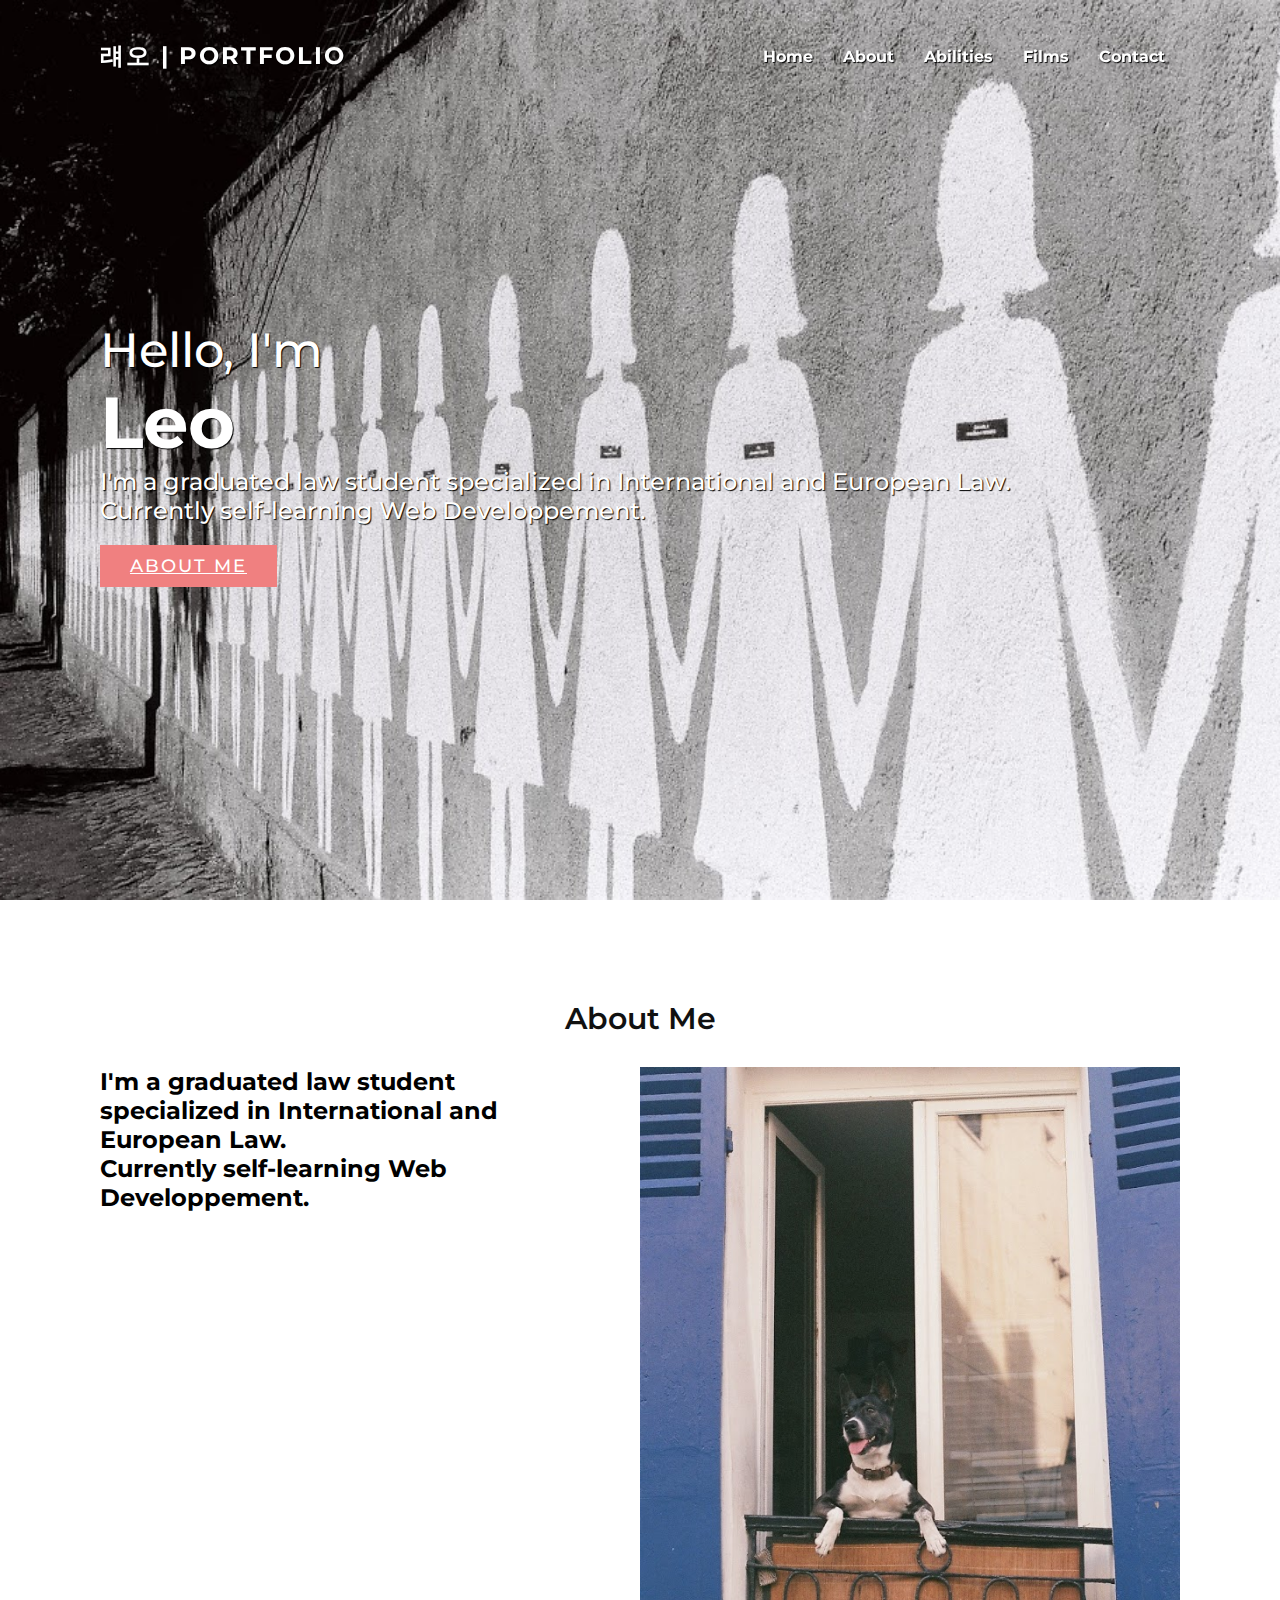
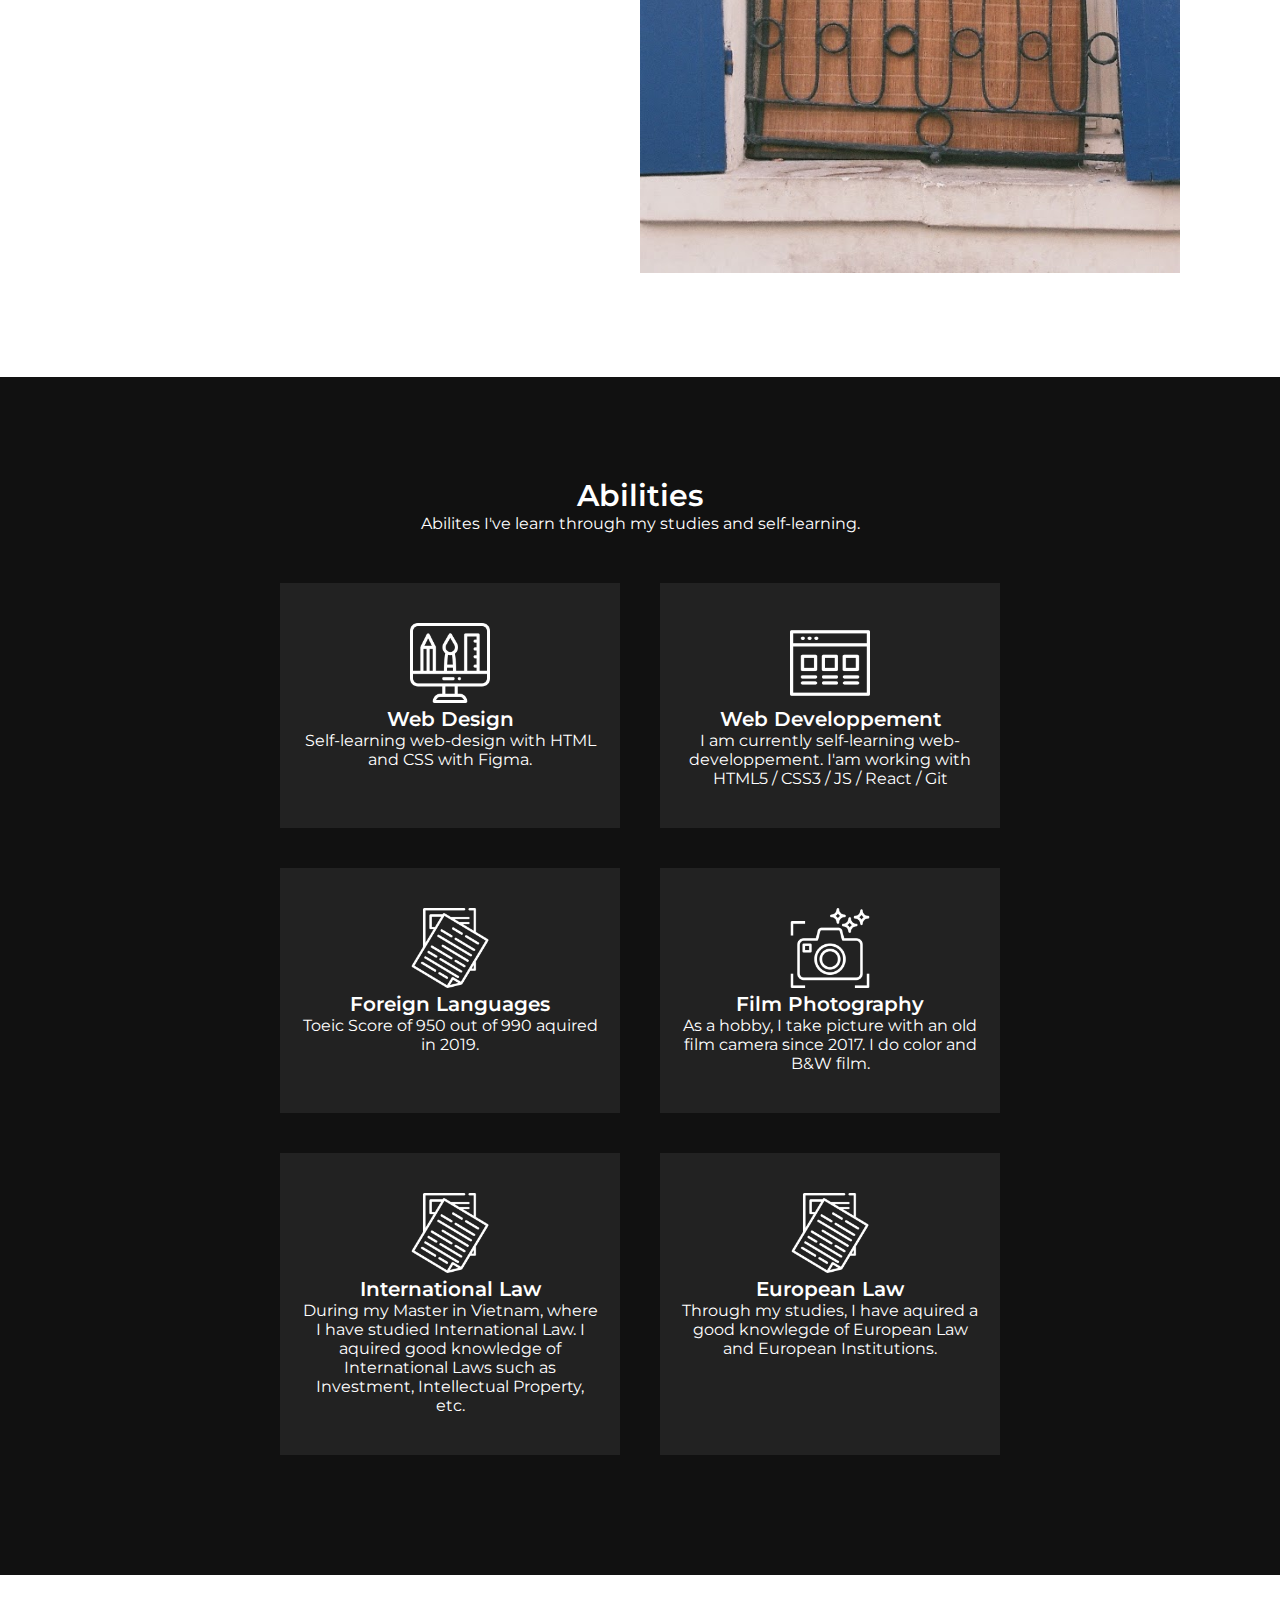
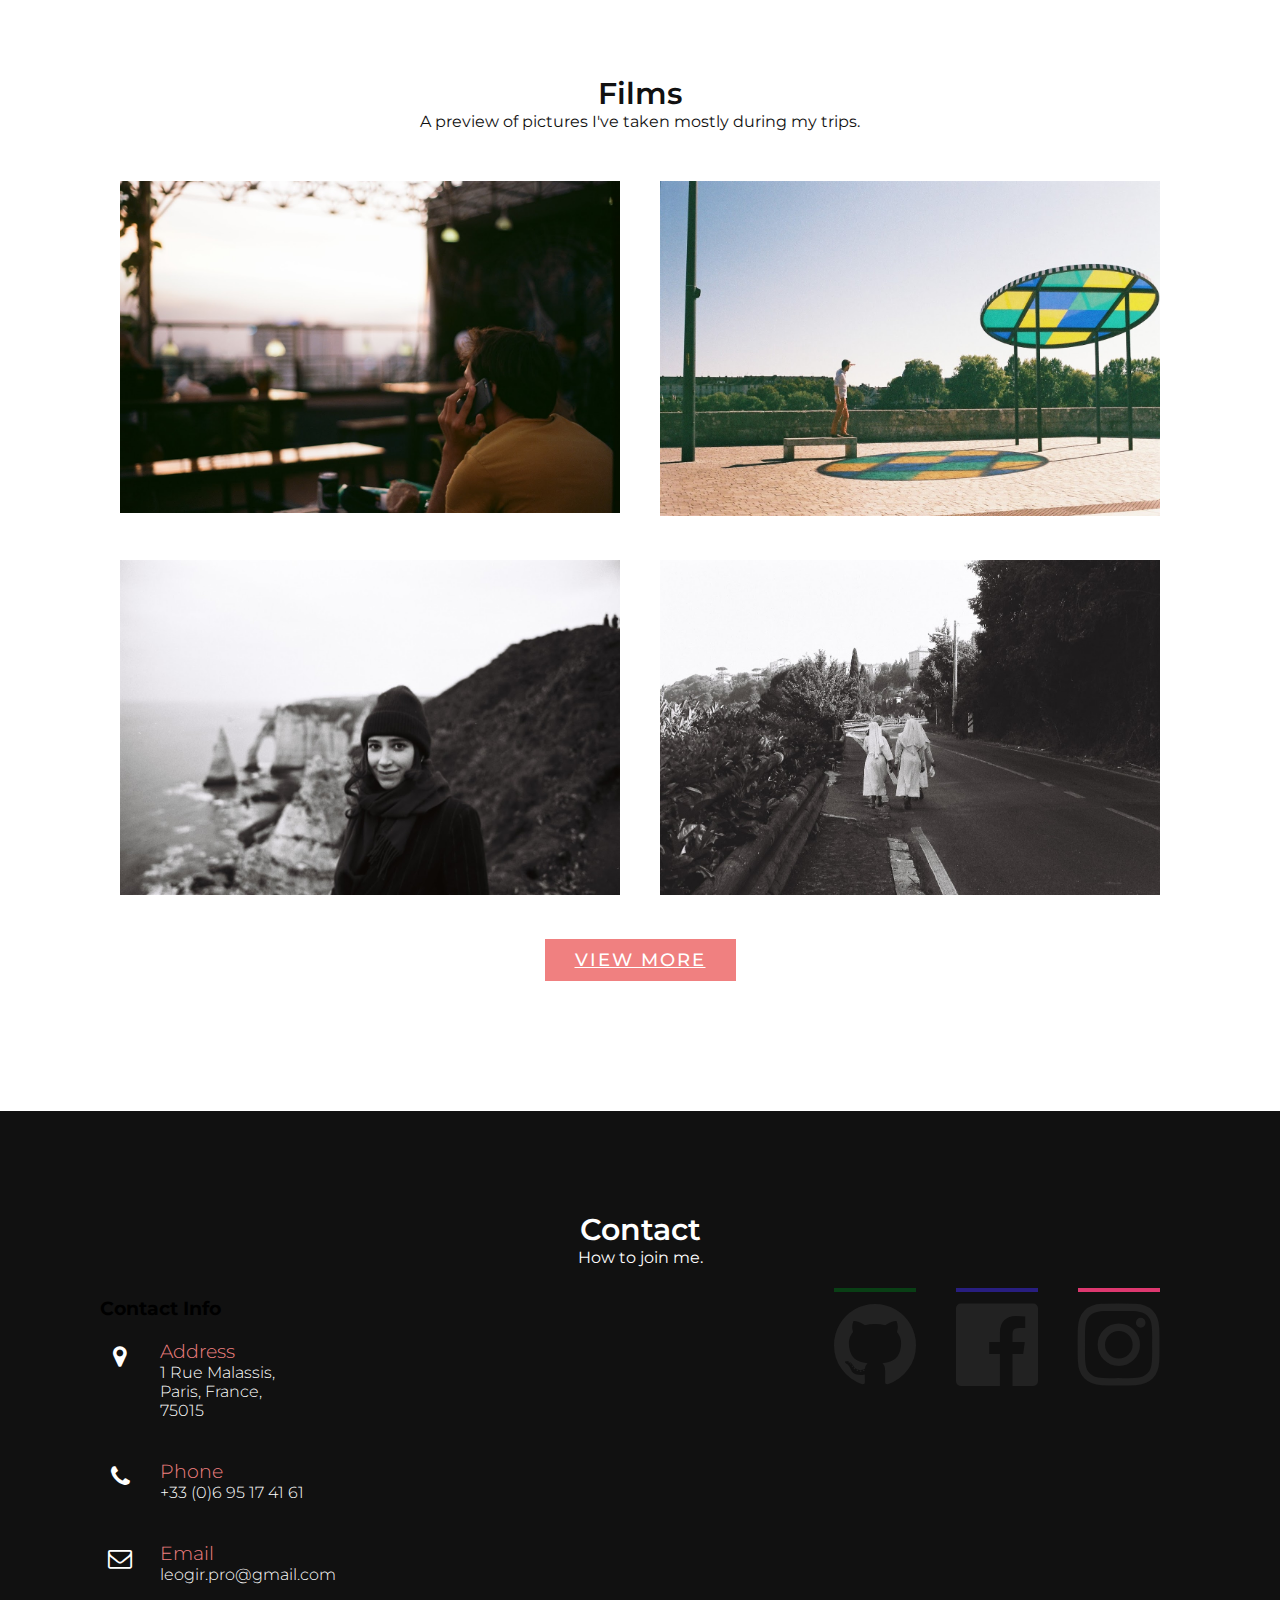
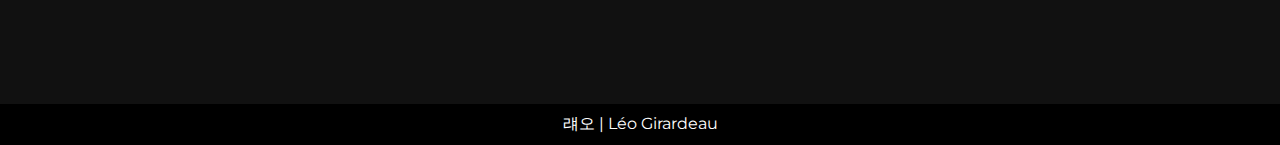
==== commit aa3008af: "delete" ====
--- a/index.html
+++ b/index.html
@@ -53,24 +53,6 @@
             European Law. <br />
             Currently self-learning Web Developpement.
           </h3>
-          <p>
-            Lorem ipsum dolor sit amet consectetur adipisicing elit. Incidunt
-            dolorem similique alias unde eaque expedita sequi ullam molestiae
-            adipisci quas odit officiis exercitationem, dolor autem dolorum
-            consectetur laborum. Consequatur, aliquam! Incidunt, deleniti sint?
-            Aliquid porro dolores quod accusantium illo pariatur doloremque,
-            commodi nobis consequuntur! Soluta temporibus nam aliquam inventore
-            cum? Iusto consequatur ex laudantium odit itaque omnis placeat
-            excepturi sequi. <br /><br />
-            Lorem ipsum dolor sit amet consectetur adipisicing elit. Quaerat
-            harum repellendus, autem accusamus dolorum, suscipit officiis atque
-            perferendis fugiat rem, molestias mollitia. Ex et commodi iste,
-            delectus deserunt earum voluptas laudantium, illo molestias impedit
-            provident voluptatibus nemo culpa quisquam quod dolores nesciunt,
-            quia distinctio? Doloribus autem, non, nobis asperiores nihil
-            numquam sit vero molestiae consequuntur alias ipsam. Minus, error
-            veniam.
-          </p>
         </div>
         <div class="w50">
           <img src="./img3.JPG" class="img" alt="" />
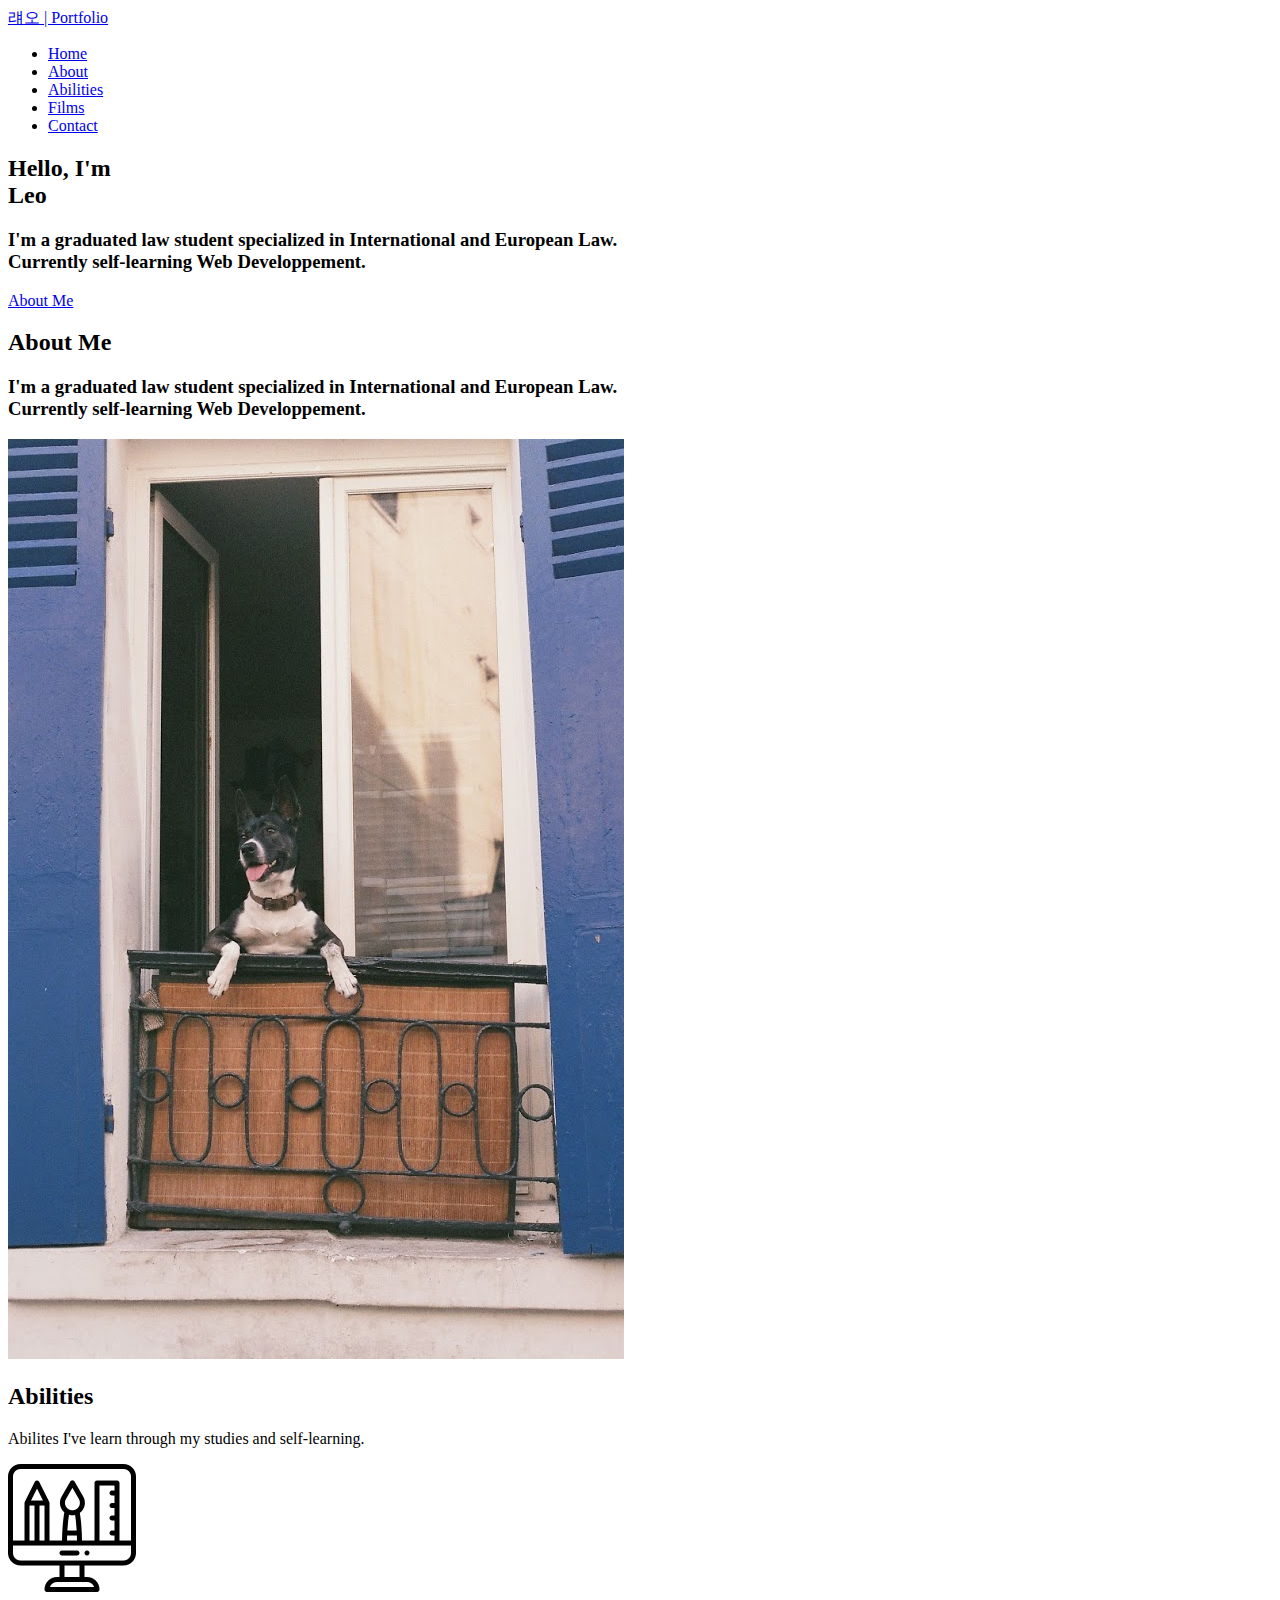
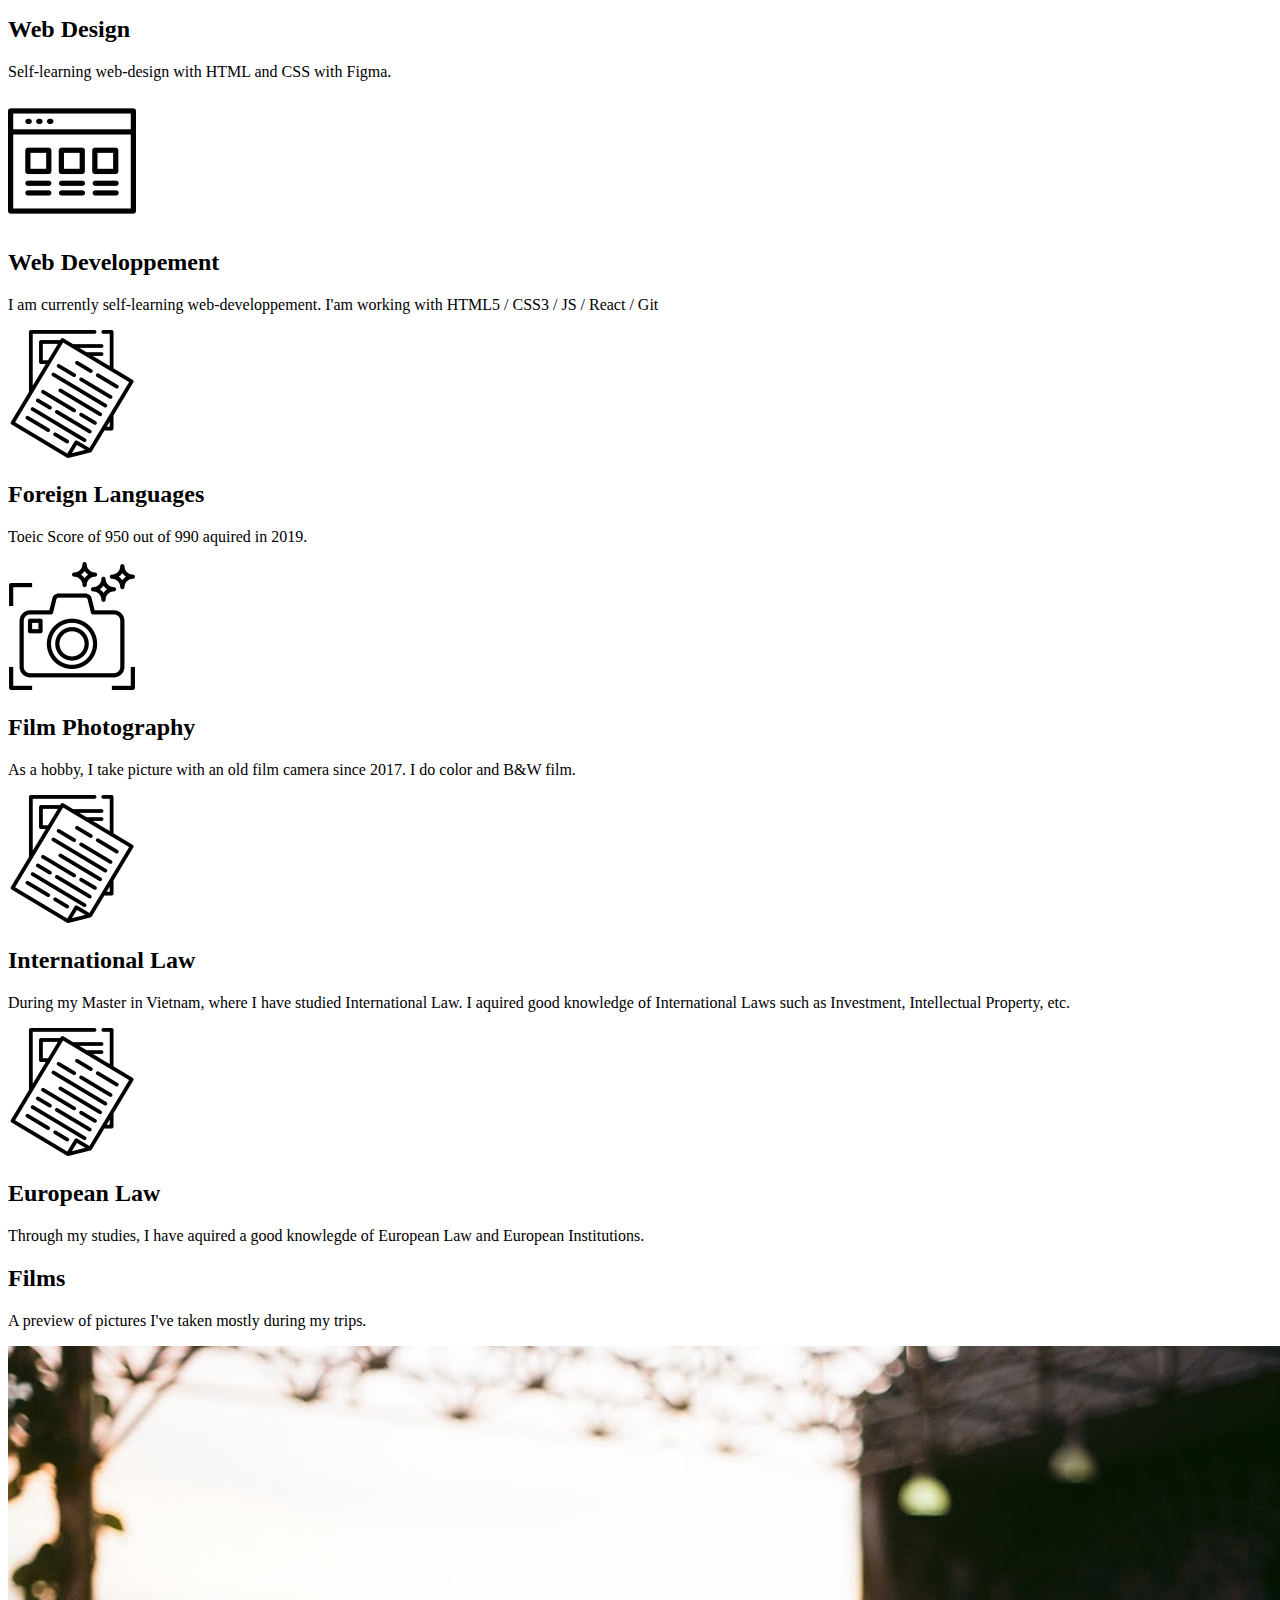
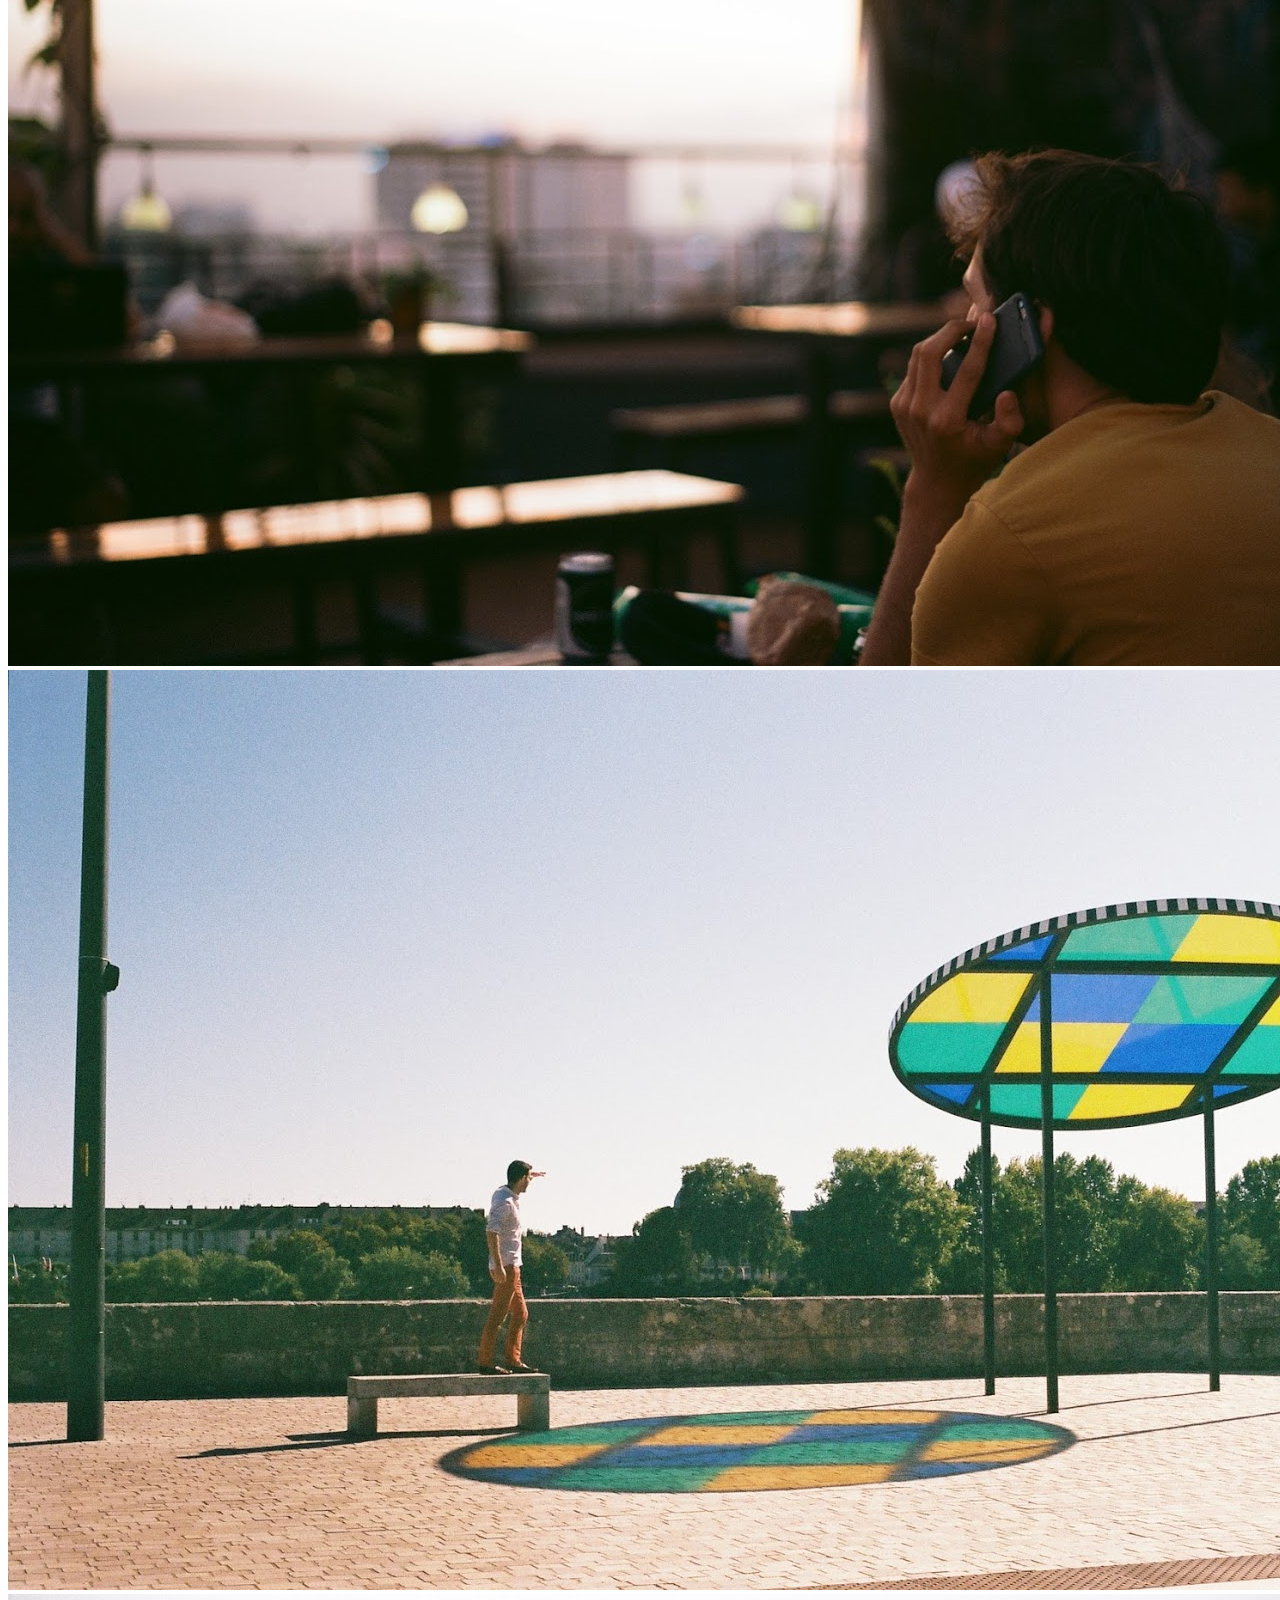
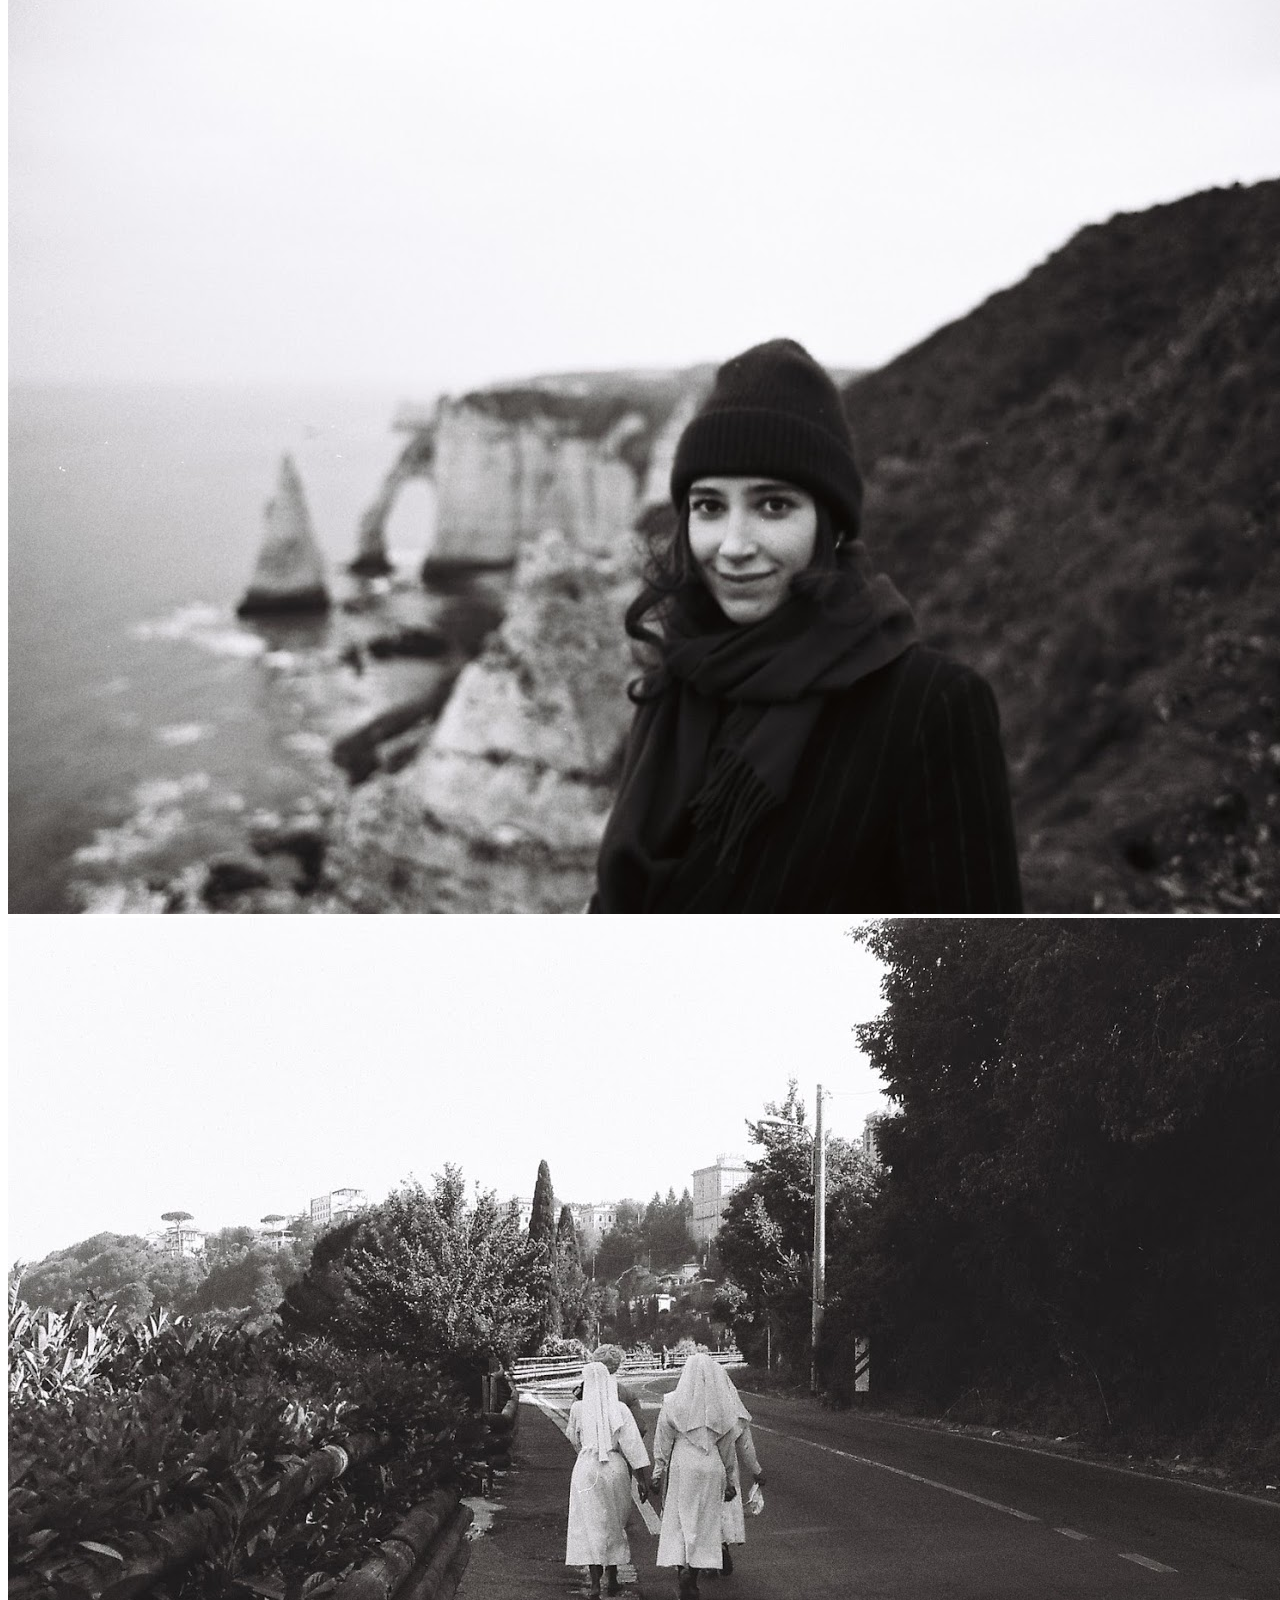
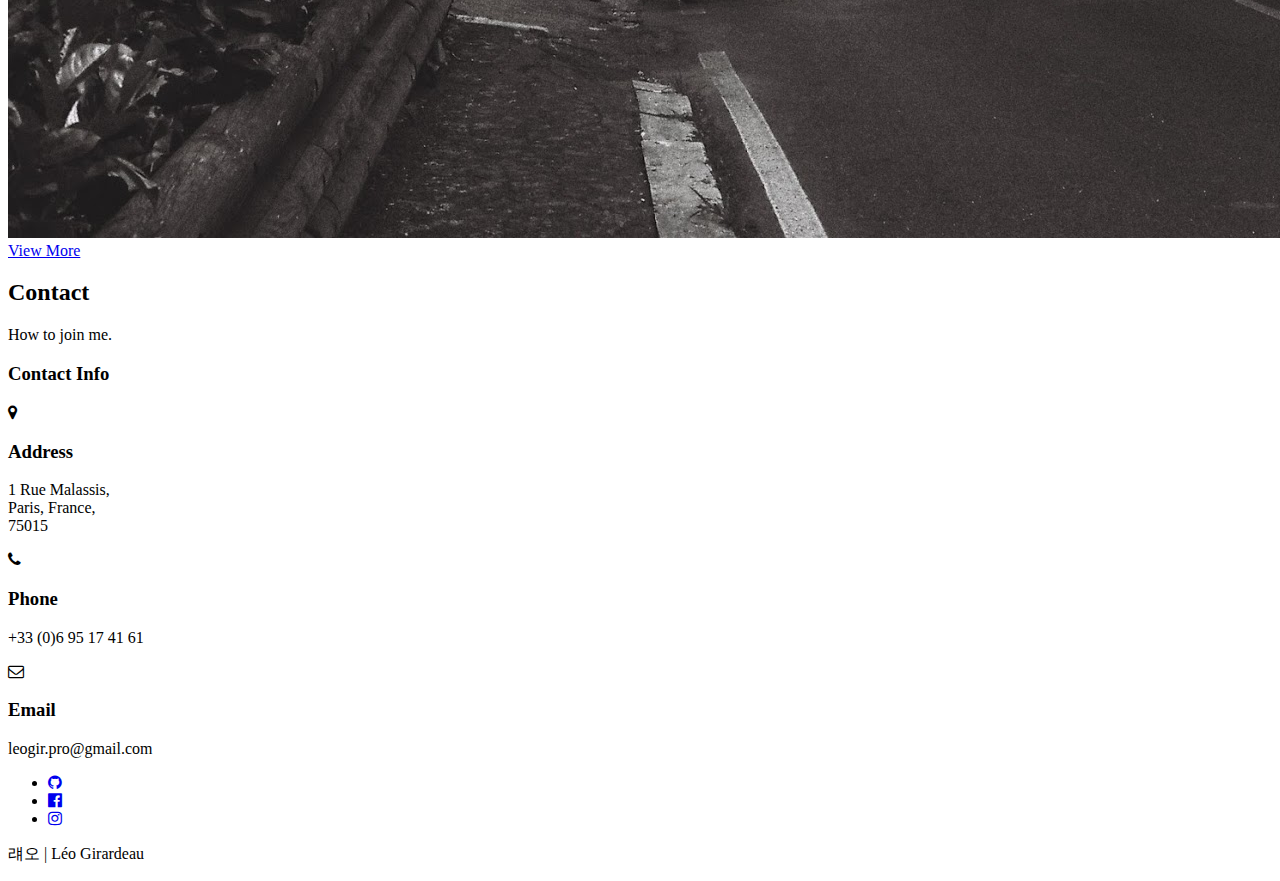
==== commit bed74c40: "route essai" ====
--- a/index.html
+++ b/index.html
@@ -14,7 +14,7 @@
       crossorigin="anonymous"
     />
     <link rel="stylesheet" href="https://stackpath.bootstrapcdn.com/font-awesome/4.7.0/css/font-awesome.min.css" integrity="sha384-wvfXpqpZZVQGK6TAh5PVlGOfQNHSoD2xbE+QkPxCAFlNEevoEH3Sl0sibVcOQVnN" crossorigin="anonymous">
-    <link rel="stylesheet" href="styles.css" />
+    <link rel="stylesheet" href="https://portfiolio-6amqn.ondigitalocean.app/styles.css" />
     <title>Portfolio exercice</title>
   </head>
   <body>
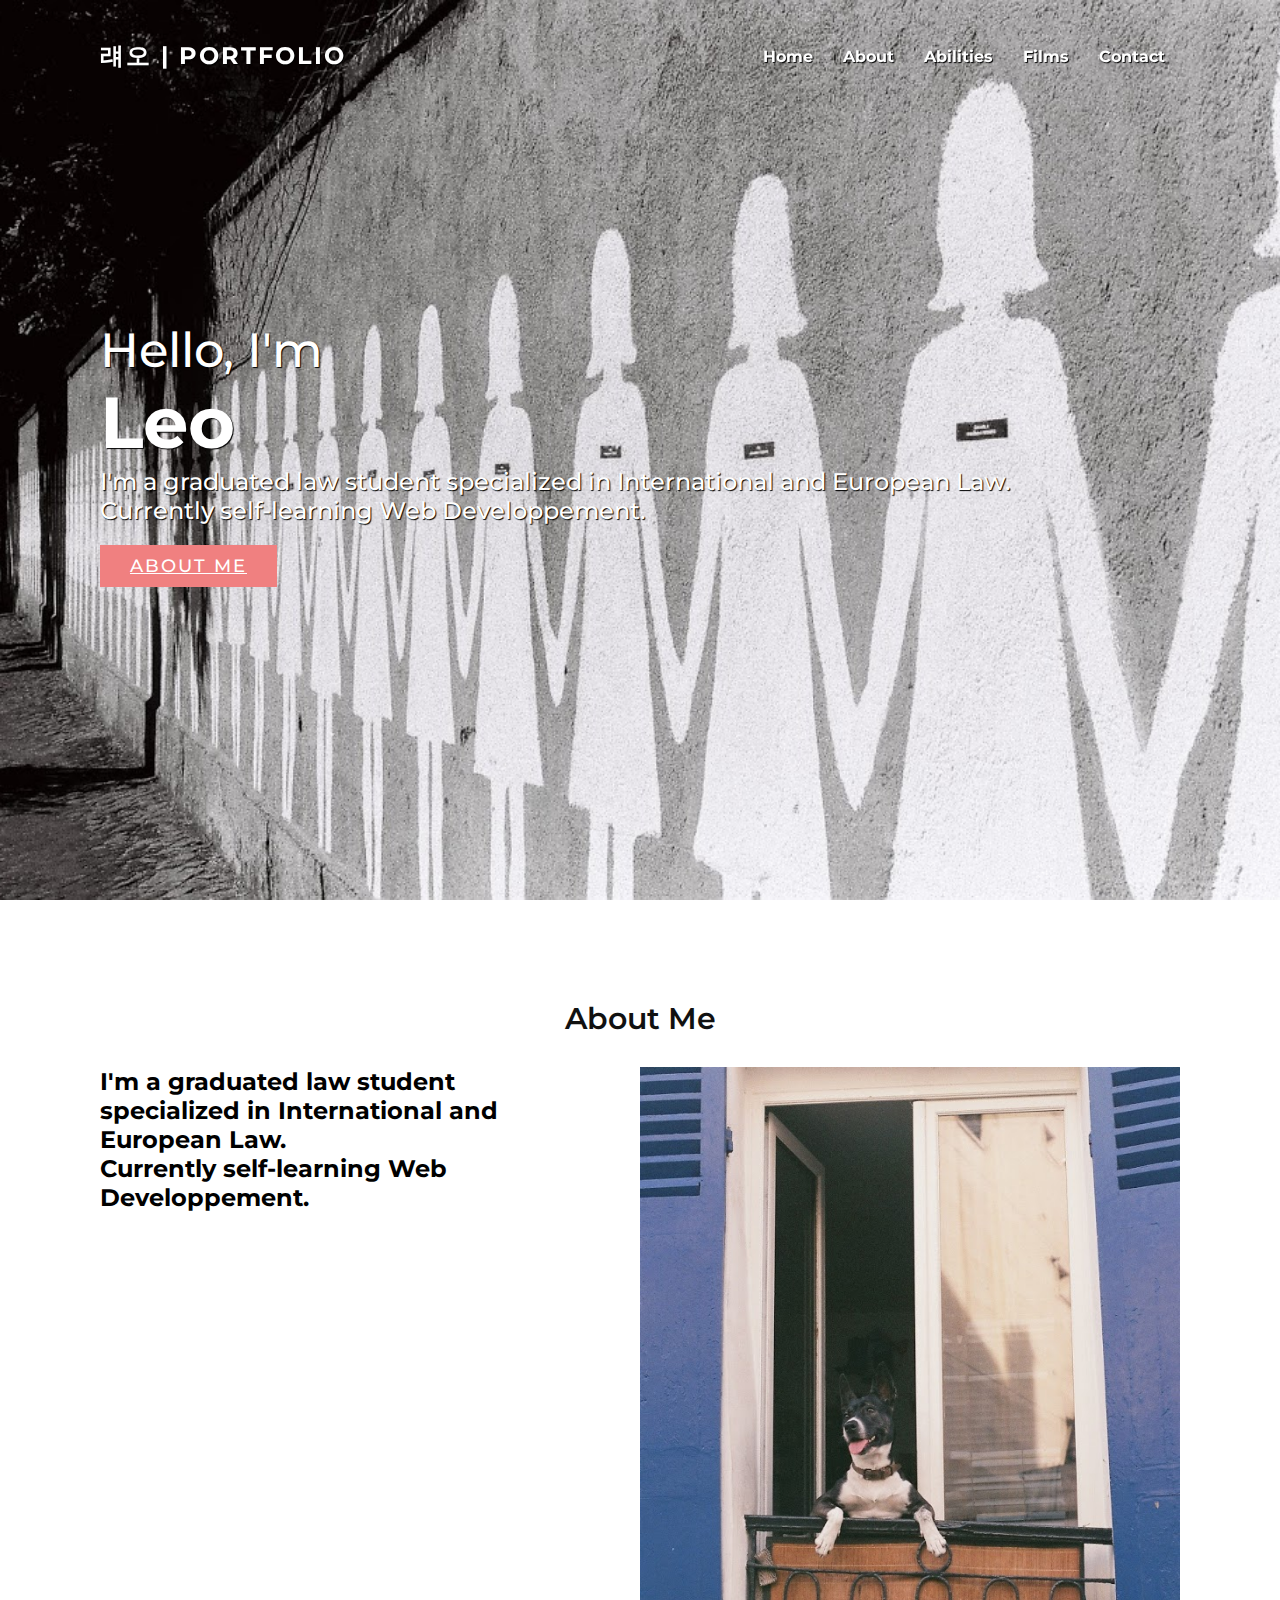
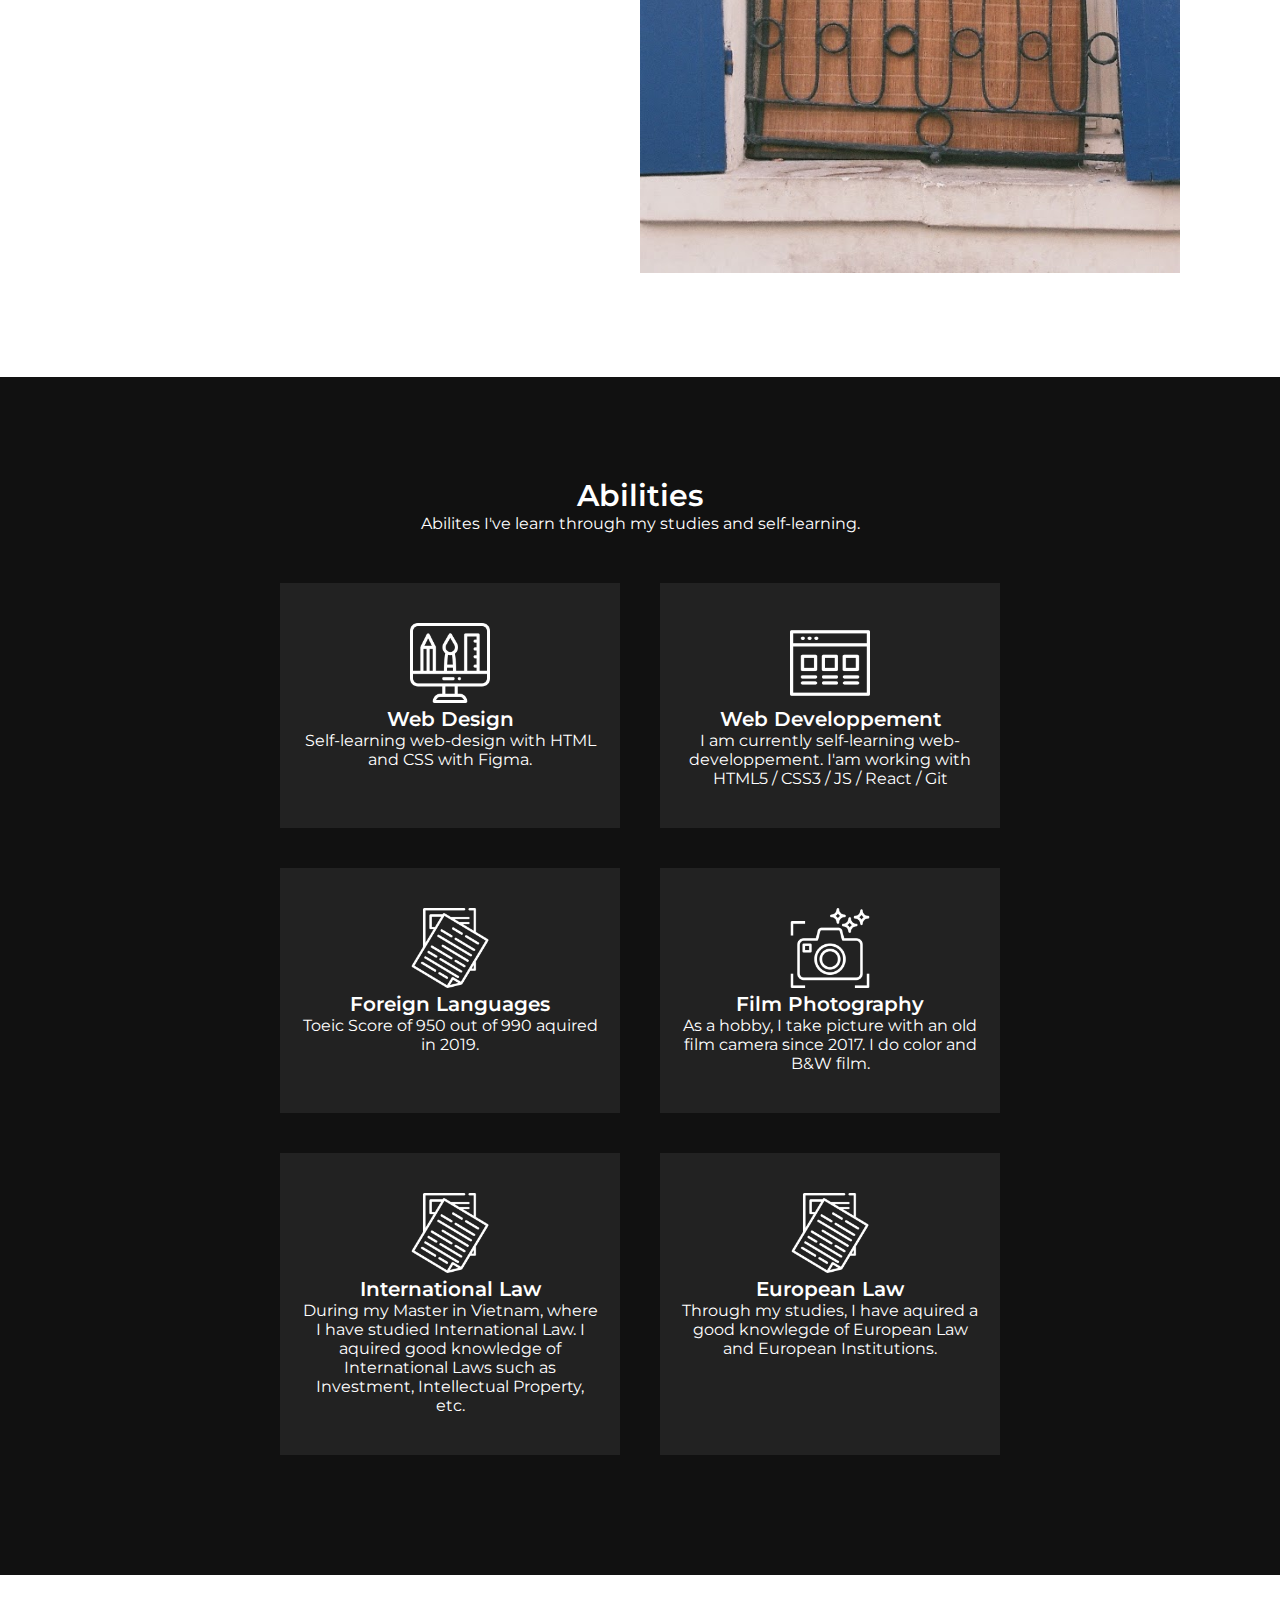
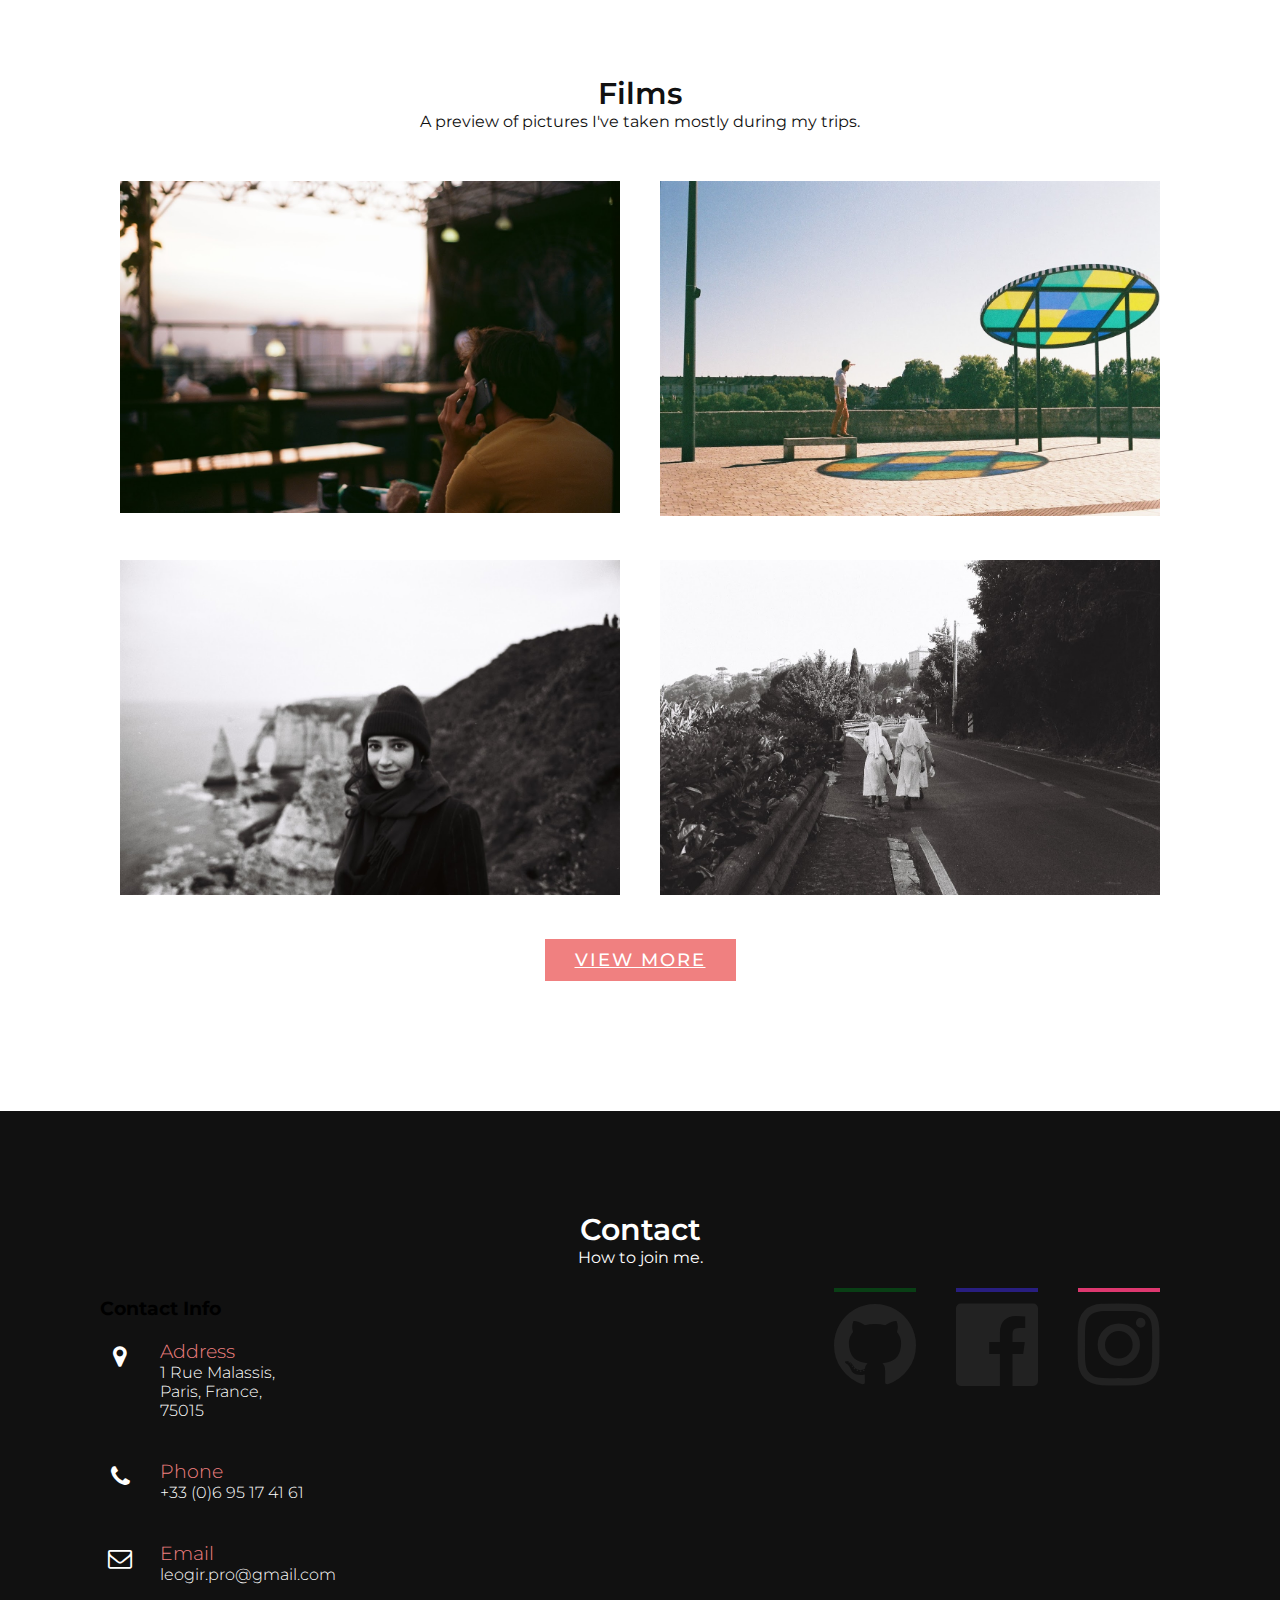
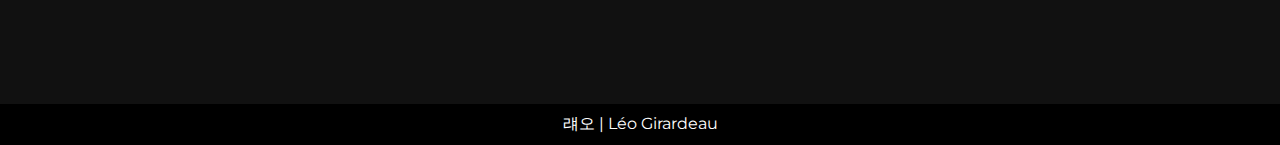
==== commit a8f4ad2a: "change" ====
--- a/index.html
+++ b/index.html
@@ -14,7 +14,7 @@
       crossorigin="anonymous"
     />
     <link rel="stylesheet" href="https://stackpath.bootstrapcdn.com/font-awesome/4.7.0/css/font-awesome.min.css" integrity="sha384-wvfXpqpZZVQGK6TAh5PVlGOfQNHSoD2xbE+QkPxCAFlNEevoEH3Sl0sibVcOQVnN" crossorigin="anonymous">
-    <link rel="stylesheet" href="https://portfiolio-6amqn.ondigitalocean.app/styles.css" />
+    <link rel="stylesheet" href="styles.css" />
     <title>Portfolio exercice</title>
   </head>
   <body>
--- a/styles.css
+++ b/styles.css
@@ -0,0 +1,434 @@
+* {
+  margin: 0;
+  padding: 0;
+  box-sizing: border-box;
+  font-family: "Montserrat", sans-serif;
+  scroll-behavior: smooth;
+}
+
+section {
+  padding: 100px;
+}
+
+.hero {
+  position: relative;
+  min-height: 100vh;
+  background: url(./contact.JPG);
+  background-size: cover;
+  background-position: center;
+  display: flex;
+  justify-content: space-between;
+  align-items: center;
+}
+
+.hero h2 {
+  font-size: 3em;
+  color: #fff;
+  text-shadow: 1px 1px 1px #000;
+  font-weight: 500;
+  line-height: 1.5em;
+}
+
+.hero h2 span {
+  font-size: 1.5em;
+  font-weight: 700;
+}
+
+.hero h3 {
+  font-size: 1.5em;
+  color: #fff;
+  text-shadow: 1px 1px 1px #000;
+  font-weight: 500;
+}
+
+.btn {
+  position: relative;
+  background: lightcoral;
+  display: inline-block;
+  color: #fff;
+  margin-top: 20px;
+  padding: 10px 30px;
+  font-size: 18px;
+  text-transform: uppercase;
+  letter-spacing: 2px;
+  font-weight: 500;
+}
+
+header {
+  position: fixed;
+  top: 0;
+  left: 0;
+  width: 100%;
+  padding: 40px 100px;
+  z-index: 1000;
+  display: flex;
+  justify-content: space-between;
+  align-items: center;
+  transition: 0.5s;
+}
+
+header.sticky {
+  background: #fff;
+  padding: 20px 100px;
+  box-shadow: 0 5px 20px rgba(0, 0, 0, 0.1);
+}
+
+header .logo {
+  color: #fff;
+  font-size: 24px;
+  text-transform: uppercase;
+  text-decoration: none;
+  font-weight: 700;
+  letter-spacing: 2px;
+  text-shadow: 1px 1px 1px #000;
+}
+
+header.sticky .logo {
+  color: #111;
+  text-shadow: none;
+}
+
+header ul {
+  position: relative;
+  display: flex;
+}
+
+header ul li {
+  position: relative;
+  list-style: none;
+}
+
+header ul li a {
+  position: relative;
+  display: inline-block;
+  margin: 0 15px;
+  color: #fff;
+  text-decoration: none;
+  font-weight: 700;
+  text-shadow: 1px 1px 1px #000;
+}
+
+header.sticky ul li a {
+  color: #111;
+  text-shadow: none;
+}
+
+.heading {
+  width: 100%;
+  text-align: center;
+  margin-bottom: 30px;
+  color: #111;
+}
+
+.heading h2 {
+  font-weight: 600;
+  font-size: 30px;
+}
+
+.content {
+  display: flex;
+  justify-content: space-between;
+}
+
+.contentBx {
+  padding-right: 50px;
+}
+
+.contentBx h3 {
+  font-size: 24px;
+  margin-bottom: 10px;
+}
+
+.w50 {
+  min-width: 50%;
+}
+
+img {
+  max-width: 100%;
+}
+
+.services {
+  background: #111;
+}
+
+.heading.white {
+  color: #fff;
+}
+
+.services .content {
+  display: flex;
+  justify-content: center;
+  flex-wrap: wrap;
+  flex-direction: row;
+}
+
+.services .content .servicesBx {
+  padding: 40px 20px;
+  background: #222;
+  color: #fff;
+  max-width: 340px;
+  margin: 20px;
+  text-align: center;
+  transition: 0.5s;
+}
+
+.services .content .servicesBx:hover {
+  background: lightcoral;
+}
+
+.services .content .servicesBx img {
+  max-width: 80px;
+  filter: invert(1);
+}
+
+.services .content .servicesBx h2 {
+  font-size: 20px;
+  font-weight: 600;
+}
+
+.work .content {
+  display: flex;
+  justify-content: space-between;
+  flex-wrap: wrap;
+}
+
+.work .content .workBx {
+  width: 50%;
+  padding: 20px;
+}
+
+.work .content .workBx img {
+  max-width: 100%;
+}
+
+.contact {
+  background: #111;
+}
+
+.contactInfo {
+  min-width: 40%;
+}
+
+.contactInfoBx {
+  position: relative;
+}
+
+.contactInfoBx .box {
+  position: relative;
+  padding: 20px 0;
+  display: flex;
+}
+
+.contactInfoBx .box .icon {
+  min-width: 40px;
+  padding-top: 4px;
+  color: #fff;
+  display: flex;
+  justify-content: center;
+  align-items: flex-start;
+  font-size: 24px;
+}
+
+.contactInfoBx .box .text {
+  display: flex;
+  margin-left: 20px;
+  font-size: 16px;
+  color: #fff;
+  flex-direction: column;
+  font-weight: 300;
+}
+
+.contactInfoBx .box .text h3 {
+  font-weight: 300;
+  color: lightcoral;
+  margin-bottom: 0;
+}
+
+/*SocialMediaIcons*/
+
+.socialMedia-content {
+  position: relative;
+  display: flex;
+}
+
+.socialMedia-content .socialMediaLinks {
+  position: relative;
+  list-style: none;
+  margin: 0 20px;
+  cursor: pointer;
+}
+
+.socialMedia-content .socialMediaLinks a {
+  text-decoration: none;
+  width: 100%;
+  display: block;
+}
+
+.socialMedia-content .socialMediaLinks a .fa {
+  font-size: 6em;
+  color: #222;
+}
+
+.socialMedia-content .socialMediaLinks::before {
+  font-family: fontAwesome;
+  position: absolute;
+  top: -9px;
+  left: 0;
+  font-size: 6em;
+  height: 0;
+  overflow: hidden;
+  transition: 0.5s ease-in-out;
+}
+
+.socialMedia-content .socialMediaLinks:nth-child(1)::before {
+  content: "\f09b";
+  color: rgb(9, 63, 21);
+  border-bottom: 4px solid rgb(9, 63, 21);
+}
+
+.socialMedia-content .socialMediaLinks:nth-child(2)::before {
+  content: "\f230";
+  color: rgb(40, 30, 128);
+  border-bottom: 4px solid rgb(40, 30, 128);
+}
+
+.socialMedia-content .socialMediaLinks:nth-child(3)::before {
+  content: "\f16d";
+  color: rgb(221, 56, 111);
+  border-bottom: 4px solid rgb(221, 56, 111);
+}
+
+.socialMedia-content .socialMediaLinks:hover::before {
+  height: 100%;
+}
+
+.copyright {
+  background: #000;
+  color: #fff;
+  text-align: center;
+  padding: 10px;
+}
+
+/*Responsive*/
+
+@media (max-width: 991px) {
+  header,
+  header.sticky {
+    padding: 20px 50px;
+    z-index: 1000;
+  }
+
+  .menu {
+    position: fixed;
+    top: 75px;
+    left: -100%;
+    display: block;
+    padding: 100px 50px;
+    text-align: center;
+    width: 100%;
+    height: 100vh;
+    background: #fff;
+    transition: 0.5s;
+    z-index: 100;
+    border-top: 1px solid rgba(0, 0, 0, 0.2);
+  }
+
+  .menu.active {
+    left: 0;
+  }
+
+  header ul li a {
+    color: #111;
+    font-size: 24px;
+    margin: 10px;
+    text-shadow: none;
+  }
+
+  .toggle {
+    width: 40px;
+    height: 40px;
+    background: url(menu.png);
+    background-position: center;
+    background-repeat: no-repeat;
+    background-size: 30px;
+    cursor: pointer;
+  }
+
+  .toggle.active {
+    background: url(close.png);
+    background-position: center;
+    background-repeat: no-repeat;
+    background-size: 25px;
+    cursor: pointer;
+  }
+
+  header.sticky .toggle {
+    filter: invert(1);
+  }
+
+  section {
+    padding: 100px 50px;
+  }
+
+  .banner {
+    padding: 150px 50px 100px;
+  }
+
+  .banner h2 {
+    font-size: 1.5em;
+  }
+
+  .banner h3 {
+    font-size: 1em;
+  }
+
+  .btn {
+    margin-top: 10px;
+    padding: 10px 20px;
+    font-size: 16px;
+  }
+
+  .heading h2 {
+    font-size: 24px;
+  }
+
+  .contentBx h3 {
+    font-size: 20px;
+  }
+
+  .content {
+    flex-direction: column;
+  }
+
+  .w50 {
+    margin-bottom: 20px;
+  }
+
+  .services .content .servicesBx {
+    margin: 10px;
+  }
+
+  .work .content .workBx {
+    width: 100%;
+    padding: 10px;
+  }
+
+  .contactInfo {
+    margin: 20px 0;
+  }
+}
+
+@media (max-width: 600px) {
+  header,
+  header.sticky {
+    padding: 20px 20px;
+  }
+
+  .banner {
+    padding: 150px 50px 100px;
+  }
+
+  section {
+    padding: 100px 20px;
+  }
+}
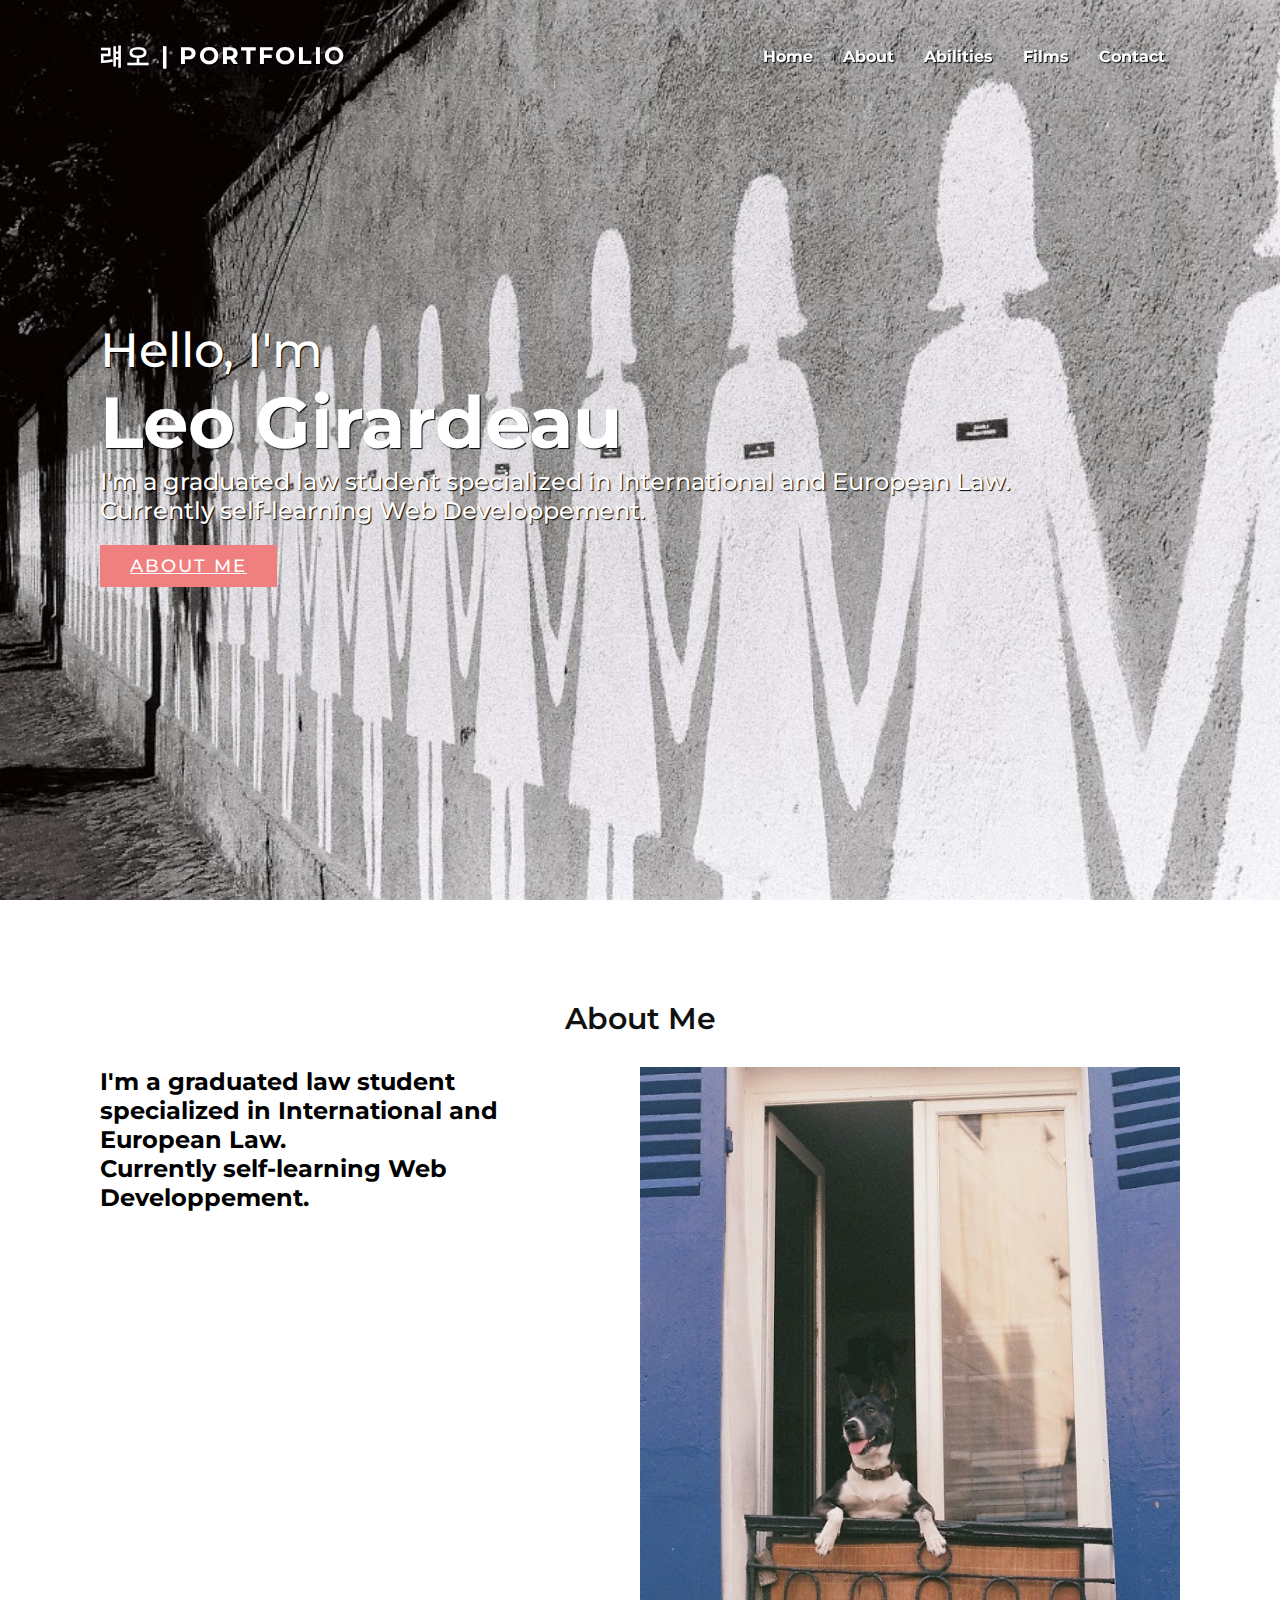
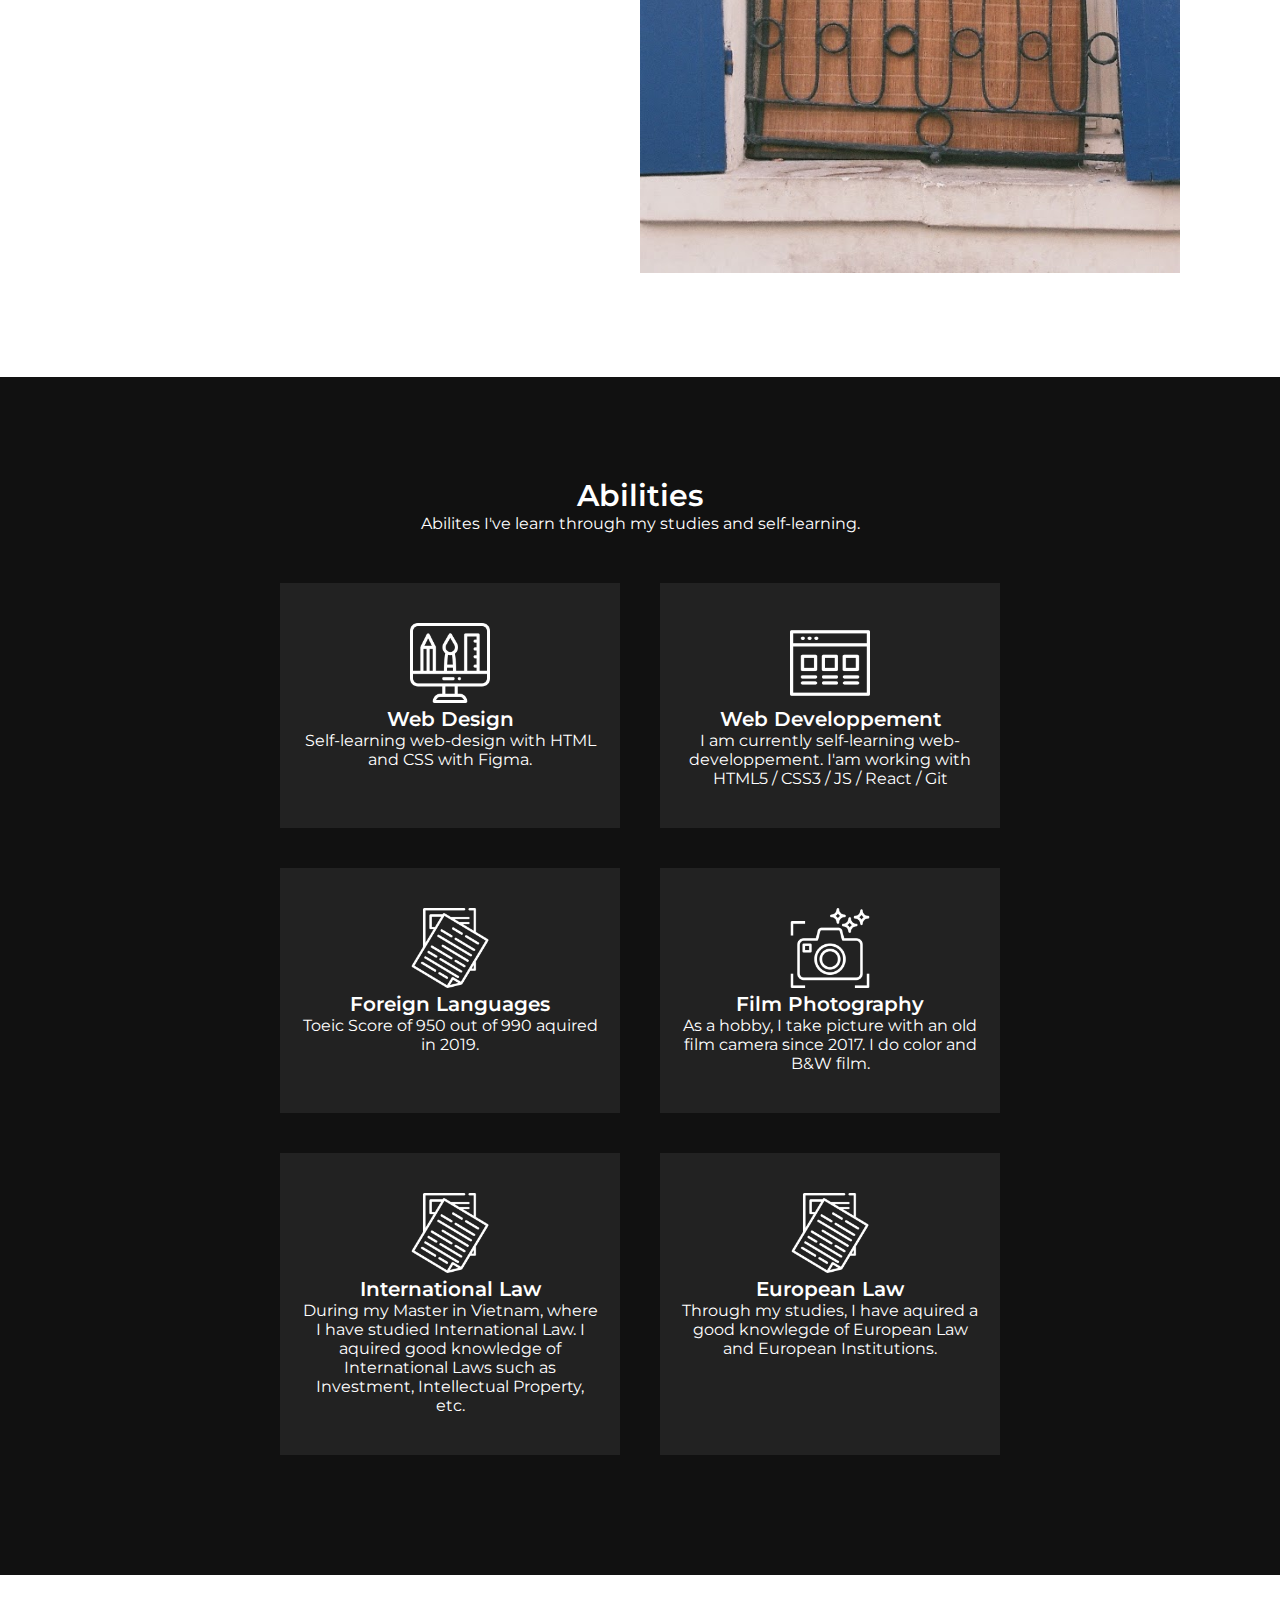
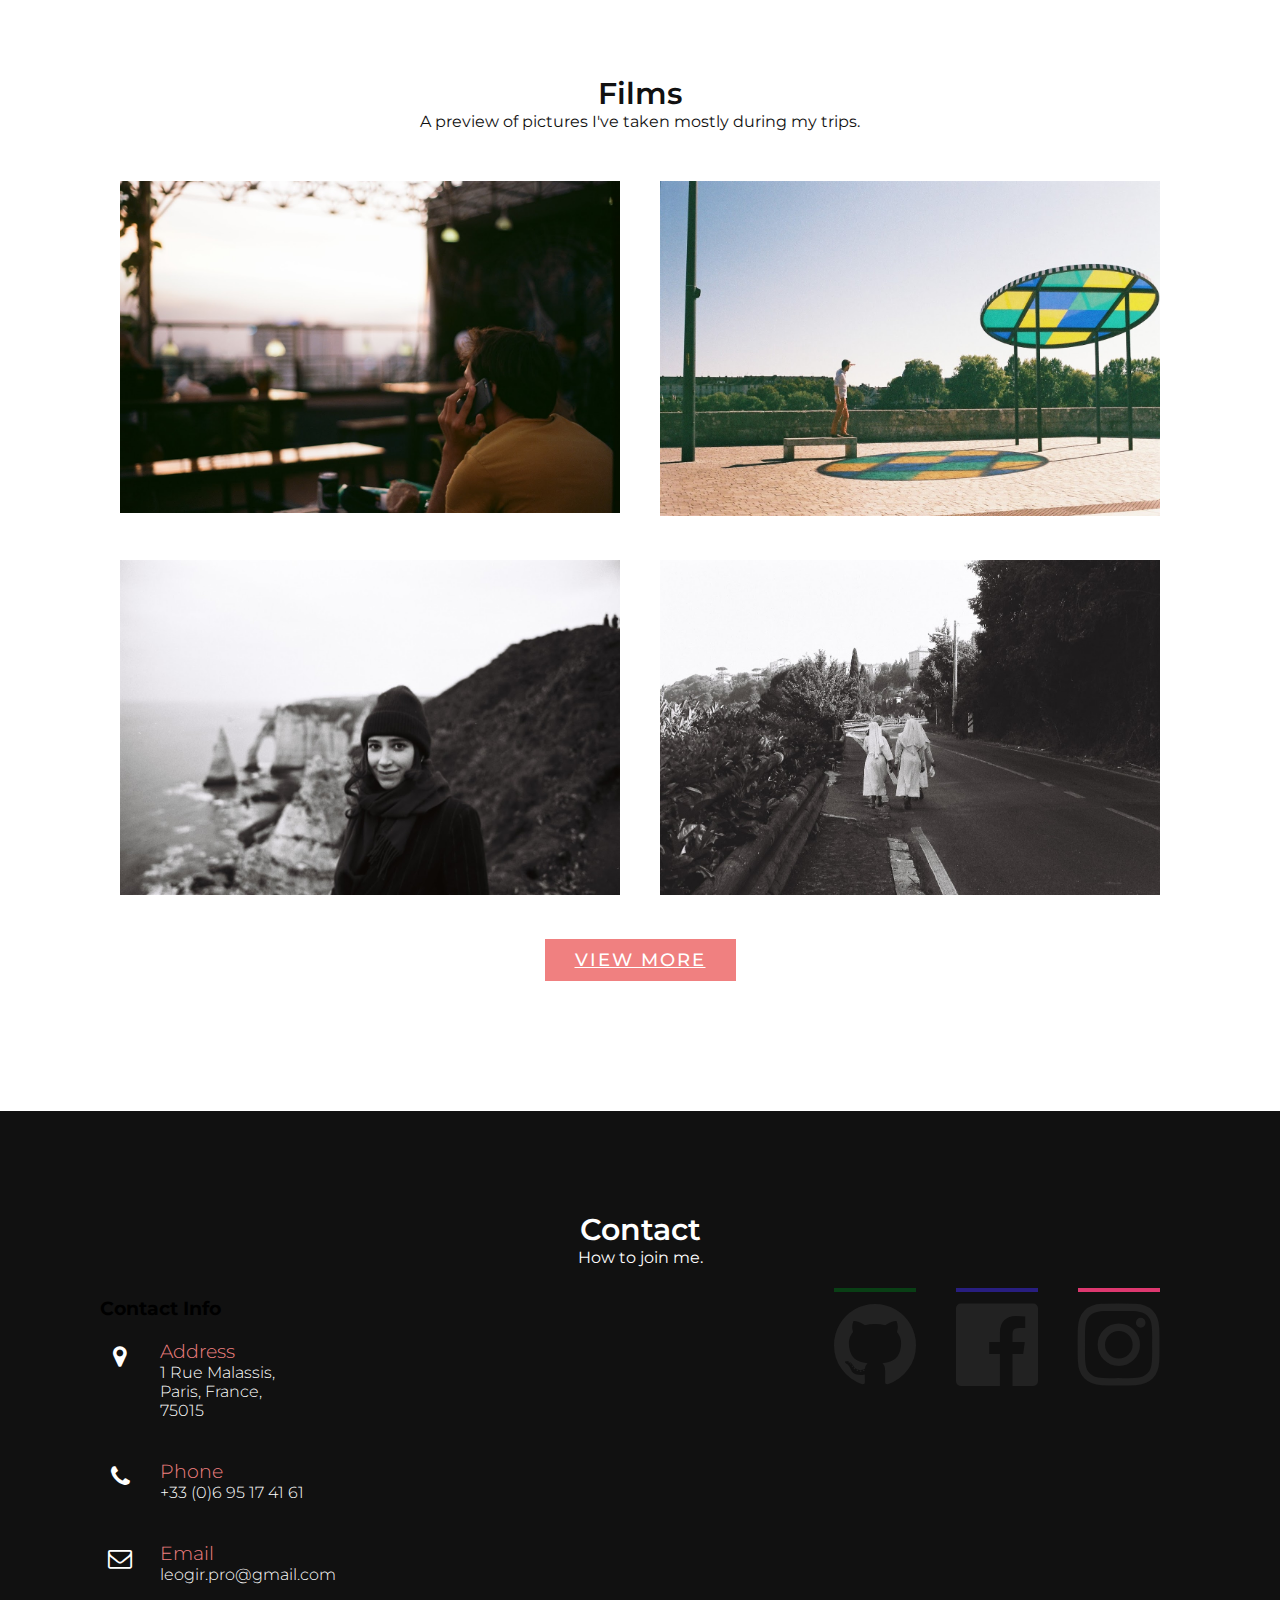
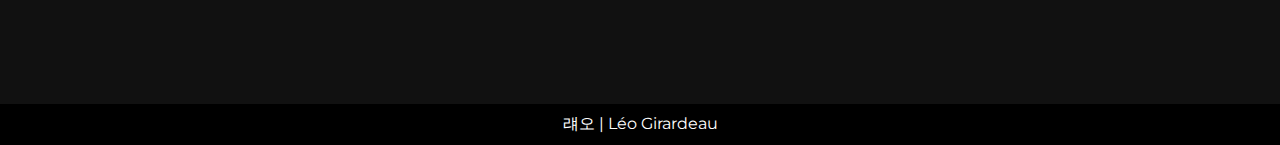
==== commit 78b694ee: "Girardeau" ====
--- a/index.html
+++ b/index.html
@@ -32,7 +32,7 @@
 
     <section class="hero" id="home">
       <div class="textBx">
-        <h2>Hello, I'm <br /><span>Leo</span></h2>
+        <h2>Hello, I'm <br /><span>Leo Girardeau</span></h2>
         <h3>
           I'm a graduated law student specialized in International and European
           Law. <br />
